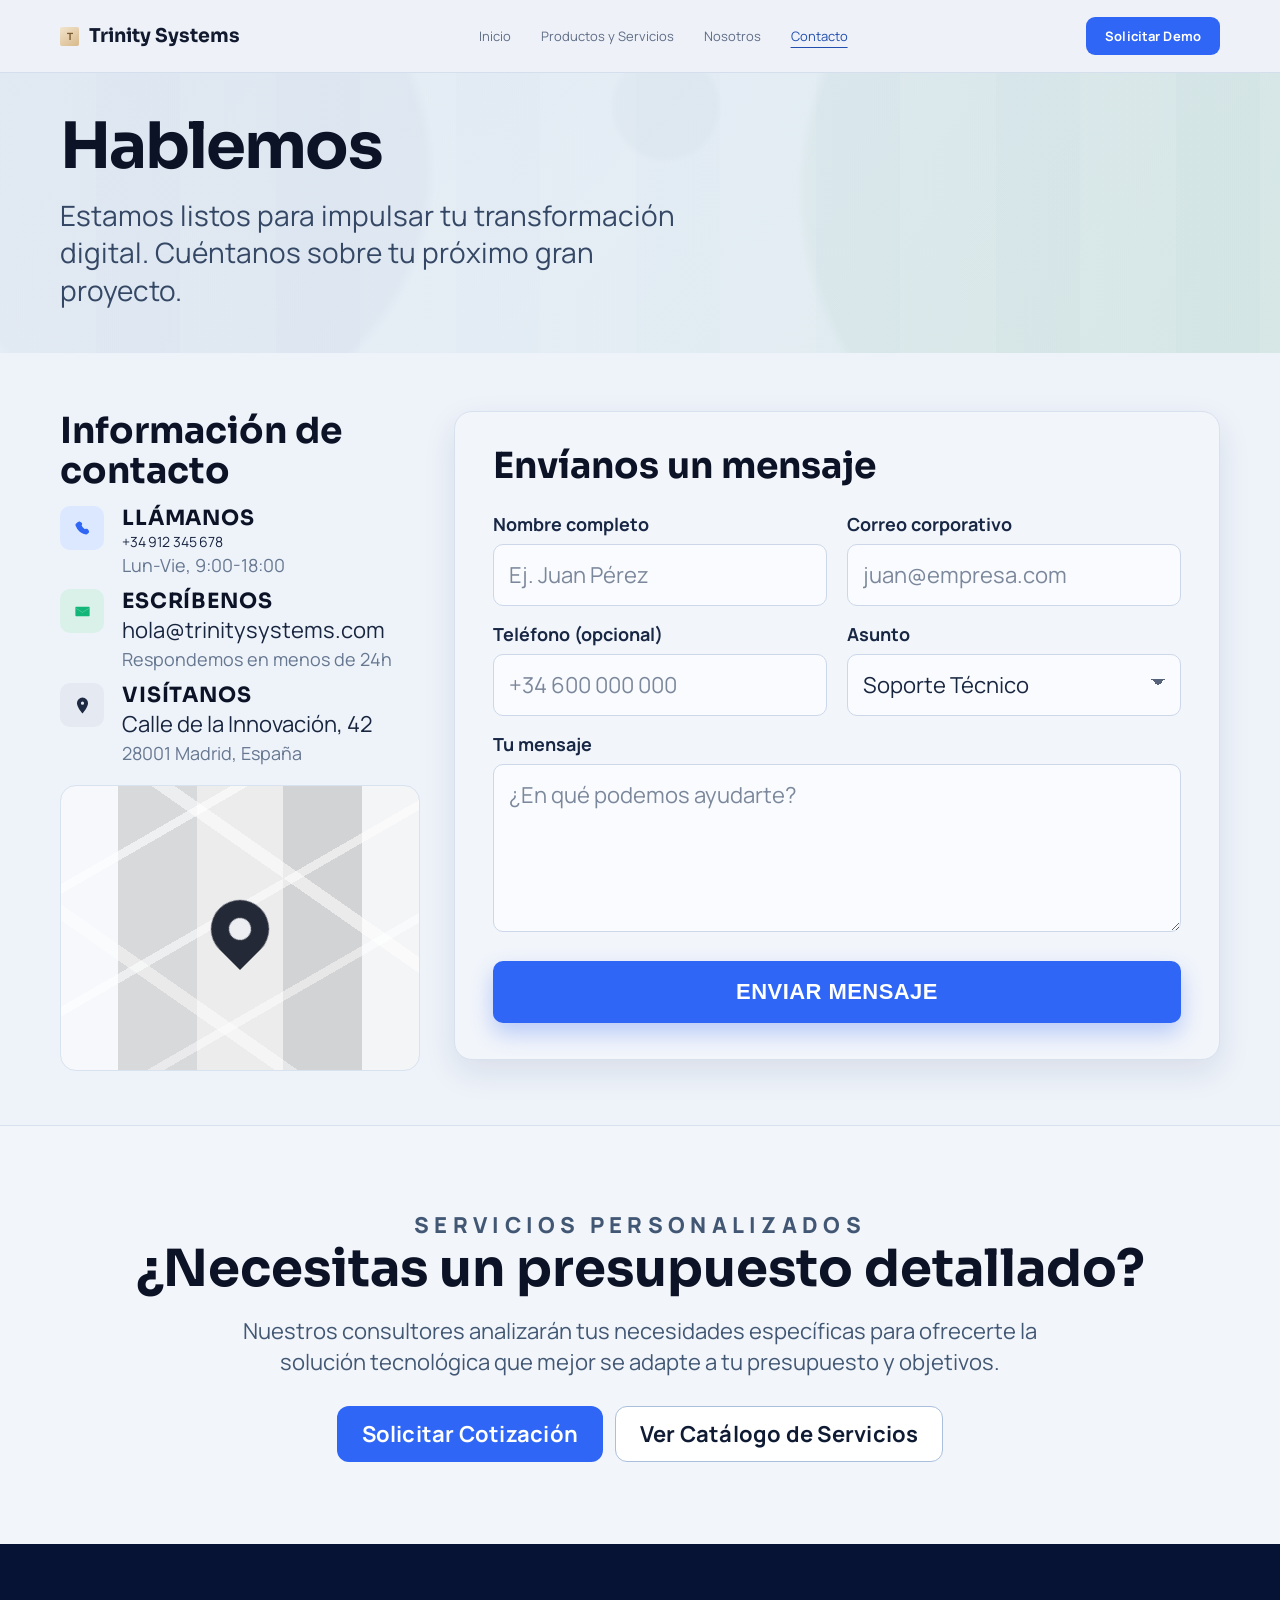
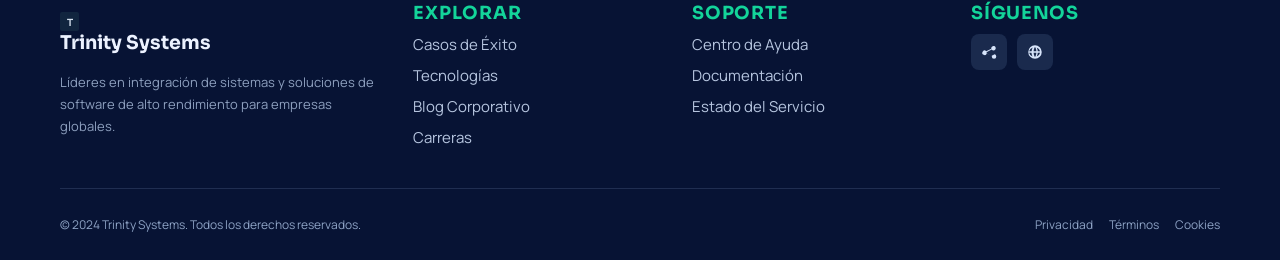
==== pages/contacto.html @ 9a2f2b8f "First Commit" ====
<!DOCTYPE html>
<html lang="es">
<head>
  <meta charset="UTF-8">
  <meta name="viewport" content="width=device-width, initial-scale=1.0">
  <title>Trinity Systems | Contacto</title>
  <link rel="stylesheet" href="../css/styles.css">
  <script src="../js/main.js" defer></script>
</head>
<body class="contact-page">
  <div class="desktop-site contact-desktop">
    <header class="topbar">
      <div class="container topbar-inner">
        <a class="brand" href="../index.html" aria-label="Trinity Systems Inicio">
          <span class="brand-mark">T</span>
          <span class="brand-name">Trinity Systems</span>
        </a>

        <nav class="top-links" aria-label="Principal">
          <a href="../index.html">Inicio</a>
          <a href="productosyservicios.html">Productos y Servicios</a>
          <a href="sobrenosotros.html">Nosotros</a>
          <a class="is-active" href="contacto.html">Contacto</a>
        </nav>

        <div class="top-controls">
          <a class="btn btn-primary btn-sm" href="#">Solicitar Demo</a>
        </div>
      </div>
    </header>

    <main>
      <section class="contact-hero">
        <div class="container contact-hero-content">
          <h1>Hablemos</h1>
          <p>Estamos listos para impulsar tu transformaci&oacute;n digital. Cu&eacute;ntanos sobre tu pr&oacute;ximo gran proyecto.</p>
        </div>
      </section>

      <section class="contact-main">
        <div class="container contact-grid">
          <aside class="contact-info-col">
            <h2>Informaci&oacute;n de contacto</h2>

            <article class="contact-info-item is-email">
              <span class="contact-info-icon is-phone" aria-hidden="true">
                <svg viewBox="0 0 24 24">
                  <path d="M6.4 3.8c.5-.6 1.3-.8 2-.5l2.1 1a1.8 1.8 0 0 1 1 2.1l-.5 2.2c.9 1.6 2.1 3 3.7 4.1l2.3-.4a1.8 1.8 0 0 1 2 .9l1.1 2.1c.4.8.2 1.8-.5 2.3l-1.6 1.2c-.7.5-1.6.8-2.4.6-2.7-.6-5.2-1.8-7.4-3.7a18 18 0 0 1-5-7.5c-.3-.8-.1-1.7.5-2.3l1.7-1.4Z"/>
                </svg>
              </span>
              <div>
                <h3>Ll&aacute;manos</h3>
                <p class="main">+34 912 345 678</p>
                <p>Lun-Vie, 9:00-18:00</p>
              </div>
            </article>

            <article class="contact-info-item">
              <span class="contact-info-icon is-mail" aria-hidden="true">
                <svg viewBox="0 0 24 24">
                  <path d="M4 6h16a1 1 0 0 1 1 1v10a1 1 0 0 1-1 1H4a1 1 0 0 1-1-1V7a1 1 0 0 1 1-1Zm0 2v.3l8 5 8-5V8l-8 5-8-5Z"/>
                </svg>
              </span>
              <div>
                <h3>Escr&iacute;benos</h3>
                <p class="main">hola@trinitysystems.com</p>
                <p>Respondemos en menos de 24h</p>
              </div>
            </article>

            <article class="contact-info-item">
              <span class="contact-info-icon is-pin" aria-hidden="true">
                <svg viewBox="0 0 24 24">
                  <path d="M12 2a7 7 0 0 1 7 7c0 5.2-7 13-7 13S5 14.2 5 9a7 7 0 0 1 7-7Zm0 9a2 2 0 1 0 0-4 2 2 0 0 0 0 4Z"/>
                </svg>
              </span>
              <div>
                <h3>Vis&iacute;tanos</h3>
                <p class="main">Calle de la Innovaci&oacute;n, 42</p>
                <p>28001 Madrid, Espa&ntilde;a</p>
              </div>
            </article>

            <div class="contact-map-card" aria-hidden="true">
              <div class="map-pin"></div>
            </div>
          </aside>

          <section class="contact-form-card">
            <h2>Env&iacute;anos un mensaje</h2>

            <form class="contact-form" action="#" method="post">
              <div class="contact-field">
                <label for="name">Nombre completo</label>
                <input id="name" name="name" type="text" placeholder="Ej. Juan P&eacute;rez" required>
              </div>

              <div class="contact-field">
                <label for="email">Correo corporativo</label>
                <input id="email" name="email" type="email" placeholder="juan@empresa.com" required>
              </div>

              <div class="contact-field">
                <label for="phone">Tel&eacute;fono (opcional)</label>
                <input id="phone" name="phone" type="tel" placeholder="+34 600 000 000">
              </div>

              <div class="contact-field">
                <label for="subject">Asunto</label>
                <select id="subject" name="subject">
                  <option>Soporte T&eacute;cnico</option>
                  <option>Consulta General</option>
                  <option>Solicitud Comercial</option>
                </select>
              </div>

              <div class="contact-field contact-field-full">
                <label for="message">Tu mensaje</label>
                <textarea id="message" name="message" rows="5" placeholder="&iquest;En qu&eacute; podemos ayudarte?" required></textarea>
              </div>

              <button class="btn btn-primary btn-block contact-submit" type="submit">ENVIAR MENSAJE</button>
            </form>
          </section>
        </div>
      </section>

      <section class="contact-cta">
        <div class="container">
          <div class="contact-cta-card">
            <p class="eyebrow">SERVICIOS PERSONALIZADOS</p>
            <h2>&iquest;Necesitas un presupuesto detallado?</h2>
            <p>Nuestros consultores analizar&aacute;n tus necesidades espec&iacute;ficas para ofrecerte la soluci&oacute;n tecnol&oacute;gica que mejor se adapte a tu presupuesto y objetivos.</p>
            <div class="contact-cta-actions">
              <a class="btn btn-primary" href="#">Solicitar Cotizaci&oacute;n</a>
              <a class="btn btn-soft" href="productosyservicios.html">Ver Cat&aacute;logo de Servicios</a>
            </div>
          </div>
        </div>
      </section>
    </main>

    <footer class="contact-footer">
      <div class="container contact-footer-grid">
        <section>
          <a class="brand" href="../index.html" aria-label="Trinity Systems Inicio">
            <span class="brand-mark brand-mark-dark">T</span>
            <span class="brand-name">Trinity Systems</span>
          </a>
          <p>L&iacute;deres en integraci&oacute;n de sistemas y soluciones de software de alto rendimiento para empresas globales.</p>
        </section>

        <section>
          <h3>EXPLORAR</h3>
          <a href="#">Casos de &Eacute;xito</a>
          <a href="#">Tecnolog&iacute;as</a>
          <a href="#">Blog Corporativo</a>
          <a href="#">Carreras</a>
        </section>

        <section>
          <h3>SOPORTE</h3>
          <a href="#">Centro de Ayuda</a>
          <a href="#">Documentaci&oacute;n</a>
          <a href="#">Estado del Servicio</a>
        </section>

        <section>
          <h3>S&Iacute;GUENOS</h3>
          <div class="contact-footer-socials">
            <a href="#" aria-label="Compartir">
              <svg viewBox="0 0 24 24">
                <path d="M18 16a3 3 0 0 0-2.4 1.2l-6.8-3.5a3 3 0 0 0 0-1.4l6.8-3.5A3 3 0 1 0 15 7c0 .2 0 .5.1.7L8.3 11A3 3 0 1 0 9 14l6.8 3.4c0 .2-.1.4-.1.6a3 3 0 1 0 3-3Z"/>
              </svg>
            </a>
            <a href="#" aria-label="Web">
              <svg viewBox="0 0 24 24">
                <path d="M12 3a9 9 0 1 0 0 18 9 9 0 0 0 0-18Zm6.8 8h-3.1a15 15 0 0 0-1.4-5A7 7 0 0 1 18.8 11Zm-6.8 8a13 13 0 0 1-1.9-6h3.8a13 13 0 0 1-1.9 6Zm-1.9-8a13 13 0 0 1 1.9-6 13 13 0 0 1 1.9 6h-3.8Zm-1.2-5a15 15 0 0 0-1.4 5H4.2A7 7 0 0 1 8.9 6Zm-4.7 7h3.1a15 15 0 0 0 1.4 5A7 7 0 0 1 4.2 13Zm10.1 5a15 15 0 0 0 1.4-5h3.1a7 7 0 0 1-4.5 5Z"/>
              </svg>
            </a>
          </div>
        </section>
      </div>

      <div class="container contact-footer-bottom">
        <span>&copy; 2024 Trinity Systems. Todos los derechos reservados.</span>
        <div class="contact-footer-legal">
          <a href="#">Privacidad</a>
          <a href="#">T&eacute;rminos</a>
          <a href="#">Cookies</a>
        </div>
      </div>
    </footer>
  </div>

  <div class="mobile-site contact-mobile">
    <header class="mobile-topbar contact-mobile-topbar">
      <span class="mobile-title contact-mobile-title">CONTACTO</span>
      <button class="menu-toggle" aria-label="Abrir men&uacute;" aria-expanded="false" aria-controls="mobile-menu">
        <span></span>
        <span></span>
        <span></span>
      </button>
    </header>

    <nav class="mobile-menu" id="mobile-menu" aria-label="Men&uacute; m&oacute;vil">
      <a href="../index.html">Inicio</a>
      <a href="productosyservicios.html">Productos y Servicios</a>
      <a href="sobrenosotros.html">Nosotros</a>
      <a href="contacto.html">Contacto</a>
    </nav>

    <main class="mobile-main contact-mobile-main">
      <section class="contact-m-form-wrap">
        <h1>&iquest;C&oacute;mo podemos ayudarte?</h1>
        <p>Completa el formulario y nuestro equipo de Trinity Systems se pondr&aacute; en contacto contigo a la brevedad.</p>

        <form class="contact-m-form" action="#" method="post">
          <label for="m-name">Nombre completo</label>
          <input id="m-name" name="m-name" type="text" placeholder="Ej. Juan P&eacute;rez" required>

          <label for="m-email">Correo electr&oacute;nico</label>
          <input id="m-email" name="m-email" type="email" placeholder="juan@ejemplo.com" required>

          <label for="m-subject">Asunto</label>
          <select id="m-subject" name="m-subject">
            <option>Consulta General</option>
            <option>Soporte T&eacute;cnico</option>
            <option>Solicitud Comercial</option>
          </select>

          <label for="m-message">Mensaje</label>
          <textarea id="m-message" name="m-message" rows="5" placeholder="Cu&eacute;ntanos m&aacute;s sobre tu requerimiento..." required></textarea>

          <button class="btn btn-primary btn-block contact-m-submit" type="submit">
            <span aria-hidden="true">&gt;</span>
            ENVIAR MENSAJE
          </button>
        </form>
      </section>

      <section class="contact-m-location">
        <h2>Ubicaci&oacute;n</h2>
        <div class="contact-m-map" aria-hidden="true">
          <div class="map-pin"></div>
        </div>
        <p class="contact-m-address">
          <span class="dot-pin" aria-hidden="true"></span>
          Calle de la Innovaci&oacute;n, 42, 28001 Madrid, Espa&ntilde;a.
        </p>
        <p class="contact-m-phone">
          <span class="dot-phone" aria-hidden="true"></span>
          +34 912 345 678
        </p>
      </section>
    </main>

    <nav class="mobile-bottom-nav" aria-label="Navegaci&oacute;n inferior">
      <a href="../index.html">
        <svg viewBox="0 0 24 24" aria-hidden="true">
          <path d="M4 10 12 3l8 7v10h-5v-6H9v6H4V10Z"/>
        </svg>
        <span>Inicio</span>
      </a>
      <a href="productosyservicios.html">
        <svg viewBox="0 0 24 24" aria-hidden="true">
          <path d="M12 4a2 2 0 0 1 2 2v1.1a6 6 0 0 1 1.8 1l1-.5a2 2 0 1 1 2.2 3.4l-1 .6c.1.4.2.9.2 1.4s-.1 1-.2 1.4l1 .6a2 2 0 1 1-2.2 3.4l-1-.5a6 6 0 0 1-1.8 1V20a2 2 0 1 1-4 0v-1.1a6 6 0 0 1-1.8-1l-1 .5a2 2 0 1 1-2.2-3.4l1-.6A6 6 0 0 1 6 13c0-.5.1-1 .2-1.4l-1-.6a2 2 0 1 1 2.2-3.4l1 .5a6 6 0 0 1 1.8-1V6a2 2 0 0 1 2-2Zm0 6a3 3 0 1 0 0 6 3 3 0 0 0 0-6Z"/>
        </svg>
        <span>Prod/Serv</span>
      </a>
      <a href="sobrenosotros.html">
        <svg viewBox="0 0 24 24" aria-hidden="true">
          <path d="M12 2a10 10 0 1 0 0 20 10 10 0 0 0 0-20Zm1 15h-2v-6h2v6Zm0-8h-2V7h2v2Z"/>
        </svg>
        <span>Nosotros</span>
      </a>
      <a class="is-active" href="contacto.html">
        <svg viewBox="0 0 24 24" aria-hidden="true">
          <path d="M3 6a2 2 0 0 1 2-2h14a2 2 0 0 1 2 2v12a2 2 0 0 1-2 2H5a2 2 0 0 1-2-2V6Zm2 .5V8l7 4.5L19 8V6.5l-7 4.4-7-4.4Z"/>
        </svg>
        <span>Contacto</span>
      </a>
    </nav>
  </div>
</body>
</html>
---- css/styles.css ----
@import url("https://fonts.googleapis.com/css2?family=Manrope:wght@400;500;600;700;800&family=Sora:wght@500;600;700;800&display=swap");

:root {
  --bg-main: #eef2f8;
  --surface: #ffffff;
  --surface-soft: #edf2f9;
  --surface-muted: #e4ebf5;
  --text-main: #0d1326;
  --text-secondary: #51607a;
  --text-light: #7f8da8;
  --primary: #2f66f5;
  --primary-deep: #1f53db;
  --success: #0fdb9b;
  --navy: #071334;
  --line: #d5deec;
  --shadow-soft: 0 20px 48px rgba(15, 30, 58, 0.07);
}

* {
  box-sizing: border-box;
}

html,
body {
  margin: 0;
  padding: 0;
}

body {
  background: var(--bg-main);
  color: var(--text-main);
  font-family: "Manrope", "Segoe UI", sans-serif;
}

img,
svg {
  display: block;
  max-width: 100%;
}

a {
  color: inherit;
  text-decoration: none;
}

.container {
  width: min(1160px, calc(100% - 56px));
  margin: 0 auto;
}

h1,
h2,
h3,
.brand-name {
  font-family: "Sora", "Manrope", sans-serif;
}

.btn {
  display: inline-flex;
  align-items: center;
  justify-content: center;
  gap: 10px;
  border-radius: 12px;
  border: 1px solid transparent;
  min-height: 46px;
  padding: 0 24px;
  font-size: 15px;
  font-weight: 700;
  letter-spacing: 0.01em;
  transition: 0.24s ease;
  cursor: pointer;
}

.btn:hover {
  transform: translateY(-1px);
}

.btn-primary {
  background: var(--primary);
  color: #fff;
}

.btn-primary:hover {
  background: var(--primary-deep);
}

.btn-sm {
  min-height: 38px;
  padding: 0 18px;
  border-radius: 9px;
  font-size: 13px;
}

.btn-soft {
  background: var(--surface);
  color: #0f1a33;
  border-color: var(--line);
}

.btn-soft:hover {
  background: #f7f9fc;
}

.btn-success {
  background: linear-gradient(135deg, #0fd894, #08c684);
  color: #fff;
}

.btn-success:hover {
  filter: brightness(0.95);
}

.btn-outline {
  background: transparent;
  border-color: rgba(226, 233, 255, 0.3);
  color: #fff;
}

.btn-outline:hover {
  border-color: rgba(226, 233, 255, 0.6);
}

.btn-block {
  width: 100%;
}

.arrow {
  font-size: 20px;
  line-height: 1;
}

.eyebrow {
  margin: 0 0 12px;
  color: #00a768;
  font-size: 11px;
  letter-spacing: 0.24em;
  font-weight: 800;
}

.desktop-site {
  display: block;
}

.mobile-site {
  display: none;
}

.topbar {
  border-bottom: 1px solid var(--line);
  background: rgba(238, 242, 248, 0.94);
  backdrop-filter: blur(4px);
}

.topbar-inner {
  min-height: 72px;
  display: flex;
  align-items: center;
  justify-content: space-between;
  gap: 20px;
}

.brand {
  display: inline-flex;
  align-items: center;
  gap: 10px;
}

.brand-mark {
  width: 19px;
  height: 19px;
  border-radius: 2px;
  background: linear-gradient(145deg, #f2e4cd, #d8b98a);
  color: #7b5b2d;
  font-size: 10px;
  font-weight: 800;
  display: grid;
  place-items: center;
}

.brand-mark-dark {
  background: #11253f;
  color: #d5e0ee;
}

.brand-name {
  font-size: 19px;
  font-weight: 700;
  color: #111a2f;
}

.top-links {
  display: inline-flex;
  align-items: center;
  gap: 30px;
  font-size: 13px;
  color: #5f6d86;
}

.top-links a {
  transition: color 0.2s ease;
}

.top-links a:hover {
  color: #1b2f5d;
}

.top-links a.is-active {
  color: #214eaf;
  text-decoration: underline;
  text-underline-offset: 6px;
}

.top-controls {
  display: inline-flex;
  align-items: center;
  gap: 10px;
}

.hero {
  padding: 62px 0 86px;
  background: linear-gradient(180deg, #edf2fa 0%, #f2f5fb 100%);
}

.hero-grid {
  display: grid;
  grid-template-columns: 1.05fr 1fr;
  gap: 48px;
  align-items: center;
}

.pill {
  margin: 0 0 18px;
  display: inline-flex;
  align-items: center;
  padding: 6px 12px;
  border-radius: 999px;
  font-size: 10px;
  font-weight: 800;
  letter-spacing: 0.12em;
  color: #0a9f63;
  background: rgba(22, 208, 134, 0.18);
}

.pill::before {
  content: "";
  width: 5px;
  height: 5px;
  margin-right: 8px;
  border-radius: 50%;
  background: #0ab877;
}

.hero-copy h1 {
  margin: 0;
  font-size: clamp(48px, 5.2vw, 72px);
  line-height: 1.03;
  letter-spacing: -0.03em;
}

.hero-copy h1 .accent {
  color: var(--primary);
}

.hero-lead {
  margin: 24px 0 28px;
  max-width: 580px;
  color: #4c5d79;
  font-size: 24px;
  line-height: 1.42;
}

.hero-actions {
  display: flex;
  gap: 12px;
}

.trust-row {
  margin-top: 34px;
  display: flex;
  align-items: center;
  gap: 12px;
  color: #6a7992;
  font-size: 12px;
}

.trust-bubbles {
  display: flex;
}

.trust-bubbles span {
  width: 27px;
  height: 27px;
  border-radius: 50%;
  border: 2px solid #f5f6f8;
  margin-left: -7px;
}

.trust-bubbles span:first-child {
  margin-left: 0;
  background: #cfd7e4;
}

.trust-bubbles span:nth-child(2) {
  background: #afbccf;
}

.trust-bubbles span:nth-child(3) {
  background: #8ea0bc;
}

.hero-window {
  border-radius: 14px;
  overflow: hidden;
  border: 1px solid #162347;
  box-shadow: var(--shadow-soft);
}

.window-bar {
  min-height: 26px;
  padding: 0 10px;
  background: #102247;
  display: flex;
  align-items: center;
  gap: 6px;
}

.window-bar span {
  width: 7px;
  height: 7px;
  border-radius: 50%;
}

.window-bar span:first-child {
  background: #f95f5f;
}

.window-bar span:nth-child(2) {
  background: #ffd166;
}

.window-bar span:nth-child(3) {
  background: #2bd576;
}

.hero-scene {
  position: relative;
  min-height: 422px;
  background:
    radial-gradient(circle at 18% 20%, rgba(183, 217, 196, 0.84) 0 20%, transparent 47%),
    radial-gradient(circle at 85% 85%, rgba(12, 66, 87, 0.85) 0 23%, transparent 52%),
    linear-gradient(128deg, #90afa2 0%, #4f746f 43%, #2b4c52 100%);
  overflow: hidden;
}

.hero-scene::before {
  content: "";
  position: absolute;
  inset: 0;
  background:
    linear-gradient(180deg, rgba(255, 255, 255, 0.08), transparent 30%),
    radial-gradient(circle at 60% 0, rgba(0, 22, 40, 0.32), transparent 45%);
}

.hero-figure {
  position: absolute;
  width: 250px;
  height: 308px;
  right: 72px;
  bottom: -6px;
  border-radius: 130px 130px 28px 28px;
  background: linear-gradient(175deg, #2d6267 0%, #13444a 70%);
  box-shadow: -40px -28px 70px rgba(6, 26, 44, 0.34);
}

.hero-head {
  position: absolute;
  width: 114px;
  height: 124px;
  right: 64px;
  top: -94px;
  border-radius: 52% 48% 50% 50%;
  background: linear-gradient(170deg, #f2d3bc, #d5a787);
}

.hero-hair {
  position: absolute;
  width: 126px;
  height: 100px;
  right: 58px;
  top: -98px;
  border-radius: 58% 58% 42% 42%;
  background: #293843;
}

.hero-beard {
  position: absolute;
  width: 86px;
  height: 58px;
  right: 76px;
  top: -23px;
  border-radius: 42px;
  background: #314754;
}

.section {
  padding: 72px 0;
}

.products {
  background: #f6f8fd;
}

.section-head {
  display: flex;
  justify-content: space-between;
  align-items: flex-end;
  gap: 24px;
}

.section-head h2 {
  margin: 0;
  max-width: 620px;
  font-size: clamp(32px, 3vw, 48px);
  line-height: 1.14;
}

.section-link {
  color: #255cf0;
  font-size: 16px;
  font-weight: 700;
  white-space: nowrap;
  display: inline-flex;
  align-items: center;
  gap: 8px;
}

.product-grid {
  margin-top: 38px;
  display: grid;
  grid-template-columns: repeat(3, 1fr);
  gap: 20px;
}

.product-card {
  background: var(--surface-soft);
  border: 1px solid #e4e8f0;
  border-radius: 14px;
  padding: 18px;
}

.icon-chip {
  width: 40px;
  height: 40px;
  border-radius: 10px;
  display: inline-grid;
  place-items: center;
}

.icon-chip svg {
  width: 20px;
}

.icon-blue {
  background: #dce7ff;
}

.icon-blue svg {
  fill: #2d68f6;
}

.icon-green {
  background: #dcf6ef;
}

.icon-green svg {
  fill: #0ca971;
}

.icon-cyan {
  background: #def1ff;
}

.icon-cyan svg {
  fill: #1687db;
}

.product-card h3 {
  margin: 14px 0 10px;
  font-size: 24px;
  line-height: 1.2;
}

.product-card p {
  margin: 0;
  color: #5f6d87;
  font-size: 14px;
  line-height: 1.5;
  min-height: 84px;
}

.product-art {
  position: relative;
  margin-top: 14px;
  height: 140px;
  border-radius: 8px;
  overflow: hidden;
}

.art-fluxia {
  background:
    linear-gradient(130deg, #4e6c69, #2e5457);
}

.art-fluxia::before,
.art-fluxia::after {
  content: "";
  position: absolute;
  border-radius: 46px;
  background: linear-gradient(180deg, #204748, #375f5e);
}

.art-fluxia::before {
  width: 140px;
  height: 240px;
  left: 30px;
  top: -32px;
  transform: rotate(-26deg);
}

.art-fluxia::after {
  width: 120px;
  height: 220px;
  left: 80px;
  top: -20px;
  transform: rotate(12deg);
}

.art-gear {
  background: linear-gradient(138deg, #5a8e93, #447f86);
}

.art-gear::before {
  content: "";
  position: absolute;
  width: 66px;
  height: 66px;
  left: 54px;
  top: 44px;
  border-radius: 50%;
  box-shadow:
    0 0 0 12px rgba(234, 247, 247, 0.92) inset,
    0 0 0 5px rgba(68, 127, 134, 0.64);
  background: #fff;
}

.art-gear::after {
  content: "";
  position: absolute;
  width: 0;
  height: 0;
  right: 42px;
  top: 28px;
  border-left: 22px solid transparent;
  border-right: 10px solid transparent;
  border-bottom: 28px solid rgba(255, 255, 255, 0.9);
  transform: rotate(-16deg);
}

.art-tax {
  background: linear-gradient(148deg, #76a9a8, #5f9494);
}

.art-tax::before {
  content: "";
  position: absolute;
  width: 220px;
  height: 96px;
  left: 20px;
  bottom: -16px;
  background: rgba(246, 251, 250, 0.9);
  clip-path: polygon(0 30%, 22% 20%, 48% 0, 74% 24%, 100% 20%, 84% 100%, 30% 90%);
}

.art-tax::after {
  content: "";
  position: absolute;
  width: 130px;
  height: 60px;
  left: 64px;
  top: 42px;
  background:
    radial-gradient(circle, rgba(59, 114, 129, 0.35) 24%, transparent 26%) 0 0 / 40px 30px,
    linear-gradient(90deg, rgba(59, 114, 129, 0.4), rgba(59, 114, 129, 0.4)) 16px 29px / 98px 2px no-repeat;
}

.services-zone {
  background: #e8eef7;
  padding: 72px 0;
}

.services-grid {
  display: grid;
  grid-template-columns: 1fr 1.1fr;
  gap: 34px;
  align-items: center;
}

.services-collage {
  display: grid;
  grid-template-columns: 1.1fr 1fr;
  gap: 12px;
}

.collage-main {
  min-height: 352px;
  padding: 20px;
  border-radius: 14px;
  border: 3px solid #2f66f5;
  background: linear-gradient(150deg, #b2dbc6 0%, #b7dfcb 45%, #a1d0bd 100%);
  display: flex;
  flex-direction: column;
  align-items: center;
  justify-content: center;
  color: #3d5660;
  text-align: center;
  position: relative;
}

.collage-main span {
  font-size: 10px;
  letter-spacing: 0.1em;
  font-weight: 700;
}

.collage-main strong {
  margin-top: 8px;
  font-size: 54px;
  line-height: 1;
  font-family: "Sora", sans-serif;
}

.collage-main small {
  margin-top: 4px;
  font-size: 11px;
  color: #5e7880;
}

.hands-shape {
  position: absolute;
  left: 16px;
  right: 16px;
  bottom: 14px;
  height: 110px;
  border-radius: 999px 999px 18px 18px;
  background:
    radial-gradient(circle at 24% 80%, #d59f7d 0 18%, transparent 19%),
    radial-gradient(circle at 76% 80%, #d59f7d 0 18%, transparent 19%),
    linear-gradient(180deg, rgba(22, 76, 74, 0.05), rgba(22, 76, 74, 0.22));
}

.collage-side {
  display: grid;
  grid-template-rows: 1fr auto;
  gap: 8px;
}

.collage-photo {
  min-height: 186px;
  border-radius: 12px;
  background:
    radial-gradient(circle at 75% 20%, rgba(223, 244, 248, 0.55) 0 20%, transparent 45%),
    linear-gradient(135deg, #b8d6c3 0%, #87aea1 100%);
  position: relative;
}

.collage-photo::before {
  content: "";
  position: absolute;
  width: 92px;
  height: 142px;
  right: 36px;
  bottom: 0;
  border-radius: 38px 38px 16px 16px;
  background: linear-gradient(180deg, #f0d6bc, #dfba99);
  box-shadow: 0 -80px 0 -58px #3f5b5a;
}

.collage-metric {
  border-radius: 12px;
  padding: 24px 20px;
  background: #b8ddd3;
}

.collage-metric strong {
  display: block;
  font-family: "Sora", sans-serif;
  color: #0ea26f;
  font-size: 38px;
}

.collage-metric span {
  color: #2f4b55;
  font-size: 13px;
}

.services-copy h2 {
  margin: 0 0 26px;
  max-width: 600px;
  font-size: clamp(44px, 4vw, 62px);
  line-height: 1.05;
}

.service-list {
  margin: 0;
  padding: 0;
  list-style: none;
  display: grid;
  gap: 16px;
}

.service-list li {
  display: flex;
  gap: 14px;
}

.list-icon {
  width: 30px;
  height: 30px;
  border-radius: 7px;
  background: #dfe7fb;
  display: grid;
  place-items: center;
  flex: 0 0 auto;
}

.list-icon svg {
  width: 16px;
  fill: #2f66f5;
}

.service-list h3 {
  margin: 0;
  font-size: 22px;
  line-height: 1.2;
}

.service-list p {
  margin: 6px 0 0;
  color: #64738d;
  font-size: 14px;
  line-height: 1.45;
}

.cta-wrap {
  padding: 66px 0 72px;
  background: #eef3fa;
}

.cta-card {
  background: radial-gradient(circle at 50% -20%, #0f2a65, #061334 64%);
  border-radius: 20px;
  padding: 72px 24px;
  text-align: center;
  color: #fff;
}

.cta-card h2 {
  margin: 0;
  font-size: clamp(46px, 4vw, 62px);
  line-height: 1.05;
}

.cta-card p {
  margin: 20px auto 30px;
  max-width: 700px;
  color: #d1daf3;
  font-size: 24px;
  line-height: 1.4;
}

.cta-actions {
  display: flex;
  justify-content: center;
  gap: 12px;
}

.site-footer {
  border-top: 1px solid var(--line);
  background: #e9eff7;
}

.footer-top {
  padding: 58px 0 40px;
  display: grid;
  grid-template-columns: 1.2fr repeat(3, 1fr);
  gap: 42px;
}

.footer-brand p {
  margin: 18px 0 0;
  max-width: 360px;
  color: #61708b;
  font-size: 14px;
  line-height: 1.55;
}

.socials {
  margin-top: 18px;
  display: inline-flex;
  gap: 8px;
}

.socials a {
  width: 30px;
  height: 30px;
  border-radius: 8px;
  background: #d9e0ea;
  color: #445672;
  font-size: 11px;
  font-weight: 800;
  display: grid;
  place-items: center;
}

.footer-col {
  display: grid;
  align-content: start;
  gap: 10px;
}

.footer-col h3 {
  margin: 0 0 8px;
  color: #3f4f68;
  font-size: 12px;
  letter-spacing: 0.18em;
  font-weight: 800;
}

.footer-col a {
  color: #5b6b86;
  font-size: 14px;
}

.footer-col a:hover {
  color: #263d72;
}

.footer-bottom {
  border-top: 1px solid var(--line);
  padding: 16px 0 22px;
  display: flex;
  justify-content: space-between;
  align-items: center;
  gap: 24px;
  flex-wrap: wrap;
  color: #7f8da5;
  font-size: 10px;
  font-weight: 700;
  letter-spacing: 0.08em;
}

.footer-legal {
  display: inline-flex;
  gap: 24px;
}

.footer-legal a {
  white-space: nowrap;
}

.mobile-site {
  max-width: 430px;
  margin: 0 auto;
  min-height: 100vh;
  padding-bottom: 110px;
  background: #eef2f8;
}

.mobile-topbar {
  height: 88px;
  border-bottom: 1px solid #dee4eb;
  background: #eef2f8;
  display: flex;
  align-items: center;
  justify-content: center;
  position: relative;
}

.mobile-title {
  font-family: "Sora", sans-serif;
  font-size: 30px;
  font-weight: 700;
  letter-spacing: 0.24em;
  color: #566985;
}

.menu-toggle {
  border: 0;
  background: transparent;
  width: 42px;
  height: 42px;
  display: grid;
  gap: 5px;
  place-content: center;
  position: absolute;
  right: 18px;
  top: 50%;
  transform: translateY(-50%);
  cursor: pointer;
}

.menu-toggle span {
  width: 21px;
  height: 2px;
  background: #0d1528;
  border-radius: 2px;
}

.mobile-menu {
  display: grid;
  gap: 0;
  background: #f2f5f9;
  border-bottom: 1px solid #dde4ee;
  overflow: hidden;
  max-height: 0;
  transition: max-height 0.24s ease;
}

.mobile-menu a {
  padding: 14px 18px;
  color: #304263;
  font-weight: 600;
  border-top: 1px solid #e2e8f1;
}

.mobile-site.menu-open .mobile-menu {
  max-height: 260px;
}

.mobile-main {
  padding: 26px 16px 8px;
  background: linear-gradient(180deg, #eef3fb 0%, #f2f5fb 45%, #eef2f8 100%);
}

.m-hero {
  border-radius: 26px;
  padding: 30px 24px 24px;
  color: #f4f8ff;
  background:
    linear-gradient(180deg, rgba(9, 24, 56, 0.5), rgba(8, 18, 46, 0.88)),
    repeating-linear-gradient(90deg, rgba(33, 54, 84, 0.35) 0 42px, rgba(12, 25, 56, 0.55) 42px 84px),
    linear-gradient(145deg, #173462, #0a1a3f);
  box-shadow: 0 16px 36px rgba(17, 30, 66, 0.2);
}

.m-pill {
  margin: 0 0 18px;
  display: inline-flex;
  align-items: center;
  gap: 8px;
  border-radius: 999px;
  padding: 8px 14px;
  background: rgba(12, 180, 133, 0.22);
  border: 1px solid rgba(15, 214, 157, 0.42);
  color: #11db99;
  font-weight: 800;
  letter-spacing: 0.1em;
  font-size: 11px;
}

.m-pill::before {
  content: "";
  width: 8px;
  height: 8px;
  border-radius: 50%;
  background: #0fdc99;
}

.m-hero h1 {
  margin: 0;
  font-size: 60px;
  line-height: 1.02;
  letter-spacing: -0.025em;
}

.m-hero h1 span {
  color: var(--primary);
}

.m-hero p {
  margin: 22px 0 26px;
  font-size: 19px;
  line-height: 1.42;
  color: #d8e2fb;
}

.m-stats {
  margin-top: 18px;
  display: grid;
  grid-template-columns: repeat(2, 1fr);
  gap: 10px;
}

.m-stat {
  border-radius: 18px;
  border: 1px solid #dfe5ee;
  background: #f1f4f8;
  padding: 14px;
  display: flex;
  align-items: center;
  gap: 10px;
}

.m-icon {
  width: 40px;
  height: 40px;
  border-radius: 12px;
  display: grid;
  place-items: center;
  flex: 0 0 auto;
}

.m-icon svg {
  width: 20px;
}

.m-icon-blue {
  background: #dce8ff;
}

.m-icon-blue svg {
  fill: #2f66f5;
}

.m-icon-green {
  background: #dcf5eb;
}

.m-icon-green svg {
  fill: #10b777;
}

.m-stat strong {
  display: block;
  font-family: "Sora", sans-serif;
  font-size: 24px;
}

.m-stat span {
  color: #60708b;
  font-size: 15px;
}

.m-services {
  margin-top: 24px;
}

.m-head {
  display: flex;
  justify-content: space-between;
  align-items: center;
  gap: 12px;
}

.m-head h2 {
  margin: 0;
  font-size: 54px;
  line-height: 1.06;
}

.m-head a {
  color: #245ff4;
  font-size: 16px;
  font-weight: 700;
  display: inline-flex;
  align-items: center;
  gap: 6px;
}

.m-service-card {
  margin-top: 14px;
  border-radius: 18px;
  border: 1px solid #dde4ec;
  background: #f4f6f9;
  padding: 18px;
  display: flex;
  gap: 14px;
}

.m-service-card h3 {
  margin: 0;
  font-size: 18px;
}

.m-service-card p {
  margin: 6px 0 0;
  color: #60708a;
  font-size: 16px;
  line-height: 1.35;
}

.m-icon-blue-soft {
  background: #dbe5ff;
}

.m-icon-blue-soft svg {
  fill: #2f66f5;
}

.m-icon-green-soft {
  background: #dcf5ec;
}

.m-icon-green-soft svg {
  fill: #11b778;
}

.m-icon-dark-soft {
  background: #e4e6ec;
}

.m-icon-dark-soft svg {
  fill: #1f2a45;
}

.m-project {
  margin-top: 26px;
  border-radius: 24px;
  border: 1px solid #d6e7e1;
  background: #e9f2f0;
  padding: 24px;
}

.m-project h2 {
  margin: 0;
  font-size: 50px;
  line-height: 1.08;
}

.m-project p {
  margin: 16px 0 0;
  color: #445b74;
  font-size: 18px;
  line-height: 1.42;
}

.team-bubbles {
  margin-top: 18px;
  display: inline-flex;
  align-items: center;
}

.team-bubbles span {
  width: 36px;
  height: 36px;
  border-radius: 50%;
  border: 2px solid #e9f2f0;
  margin-left: -8px;
}

.team-bubbles span:first-child {
  margin-left: 0;
}

.t1 {
  background: linear-gradient(150deg, #f0c4a4, #d88c67);
}

.t2 {
  background: linear-gradient(150deg, #e7b68c, #d28757);
}

.t3 {
  background: linear-gradient(150deg, #efd6bc, #df9c7f);
}

.t4 {
  display: grid;
  place-items: center;
  color: #1d2b48;
  background: #d8dde6;
  font-size: 13px;
  font-weight: 800;
}

.mobile-bottom-nav {
  position: fixed;
  left: 50%;
  bottom: 0;
  transform: translateX(-50%);
  width: min(430px, 100%);
  border-top: 1px solid #d8e0ea;
  background: #f3f5f8;
  display: grid;
  grid-template-columns: repeat(4, 1fr);
  z-index: 12;
}

.mobile-bottom-nav a {
  min-height: 68px;
  display: grid;
  place-items: center;
  gap: 4px;
  padding: 8px 0 10px;
  color: #90a1bb;
  font-size: 13px;
  font-weight: 600;
}

.mobile-bottom-nav svg {
  width: 22px;
  fill: currentColor;
}

.mobile-bottom-nav a.is-active {
  color: #2f66f5;
}

.about-page {
  background: #eef3fa;
}

.about-hero-desktop {
  min-height: 345px;
  display: flex;
  align-items: center;
  position: relative;
  overflow: hidden;
  color: #f5f7ff;
  background:
    linear-gradient(90deg, rgba(8, 23, 59, 0.88) 0%, rgba(12, 34, 72, 0.67) 48%, rgba(18, 40, 78, 0.52) 100%),
    linear-gradient(130deg, #1c2f55 0%, #2c3d5a 100%);
}

.about-hero-desktop::before {
  content: "";
  position: absolute;
  inset: 0;
  background:
    repeating-linear-gradient(90deg, rgba(15, 34, 69, 0.6) 0 80px, rgba(8, 25, 56, 0.18) 80px 176px),
    linear-gradient(180deg, rgba(255, 255, 255, 0.08), rgba(255, 255, 255, 0));
  mix-blend-mode: normal;
}

.about-hero-content {
  position: relative;
  z-index: 1;
}

.about-hero-content .eyebrow {
  margin-bottom: 10px;
  color: #3ae6b1;
}

.about-hero-content h1 {
  margin: 0;
  max-width: 620px;
  font-size: clamp(58px, 5vw, 82px);
  line-height: 0.98;
  letter-spacing: -0.03em;
}

.about-hero-content h1 span {
  background: linear-gradient(90deg, #2f66f5, #1cda9a);
  -webkit-background-clip: text;
  background-clip: text;
  color: transparent;
}

.about-hero-content p {
  margin: 16px 0 0;
  max-width: 470px;
  color: #d2d9e9;
  font-size: 17px;
  line-height: 1.48;
}

.about-mv {
  padding: 64px 0;
  background: #f6f8fc;
}

.about-mv-grid {
  display: grid;
  grid-template-columns: 1.05fr 1fr;
  gap: 44px;
  align-items: start;
}

.about-mv-left h2 {
  margin: 0;
  font-size: clamp(44px, 3.2vw, 56px);
  line-height: 1.08;
}

.about-mv-left > p {
  margin: 14px 0 18px;
  max-width: 550px;
  color: #66768f;
  font-size: 15px;
  line-height: 1.6;
}

.about-info-card {
  margin-top: 10px;
  border: 1px solid #e1e7f0;
  border-radius: 12px;
  background: #f9fbfe;
  padding: 16px;
  display: flex;
  align-items: flex-start;
  gap: 14px;
}

.about-info-icon {
  width: 34px;
  height: 34px;
  border-radius: 9px;
  display: grid;
  place-items: center;
  flex: 0 0 auto;
}

.about-info-icon svg {
  width: 17px;
}

.about-icon-blue {
  background: #dfe7f9;
}

.about-icon-blue svg {
  fill: #1f55d6;
}

.about-icon-green {
  background: #dff2ea;
}

.about-icon-green svg {
  fill: #16b475;
}

.about-info-card h3 {
  margin: 0;
  font-size: 14px;
}

.about-info-card p {
  margin: 5px 0 0;
  color: #697a94;
  font-size: 12px;
  line-height: 1.5;
}

.about-team-panel {
  min-height: 300px;
  border-radius: 10px;
  border: 4px solid #f3f5ec;
  background:
    radial-gradient(circle at 75% 30%, rgba(255, 255, 255, 0.4) 0 7%, transparent 12%),
    radial-gradient(circle at 52% 55%, rgba(255, 255, 255, 0.35) 0 6%, transparent 11%),
    linear-gradient(135deg, #d7e0cc 0%, #c8d4bf 100%);
  box-shadow: 0 15px 38px rgba(41, 58, 78, 0.2);
  display: grid;
  place-items: center;
}

.about-team-panel span {
  color: #3b524f;
  font-size: 45px;
  letter-spacing: 0.02em;
}

.about-history {
  padding: 68px 0 72px;
  background: #edf1f6;
  text-align: center;
}

.about-history h2 {
  margin: 0;
  font-size: clamp(44px, 3.4vw, 58px);
  line-height: 1.08;
}

.about-title-line {
  width: 56px;
  height: 4px;
  border-radius: 4px;
  margin: 12px auto 30px;
  background: #27b77e;
  display: block;
}

.about-history-grid {
  display: grid;
  grid-template-columns: repeat(3, 1fr);
  gap: 18px;
  text-align: left;
}

.about-history-card {
  border: 1px solid #d9e1eb;
  border-radius: 10px;
  background: #f8fbff;
  padding: 20px;
}

.about-history-card h3 {
  margin: 0;
  color: #1147bc;
  font-size: 40px;
  line-height: 1;
}

.about-history-card h4 {
  margin: 12px 0 10px;
  font-size: 17px;
}

.about-history-card p {
  margin: 0;
  color: #62748f;
  font-size: 13px;
  line-height: 1.58;
}

.about-values {
  padding: 76px 0 74px;
  background: #f7f9fd;
  text-align: center;
}

.about-values h2 {
  margin: 0;
  font-size: clamp(40px, 3.2vw, 52px);
}

.about-values > .container > p {
  margin: 10px 0 24px;
  color: #7787a1;
  font-size: 14px;
}

.about-values-grid {
  display: grid;
  grid-template-columns: repeat(4, 1fr);
  gap: 20px;
}

.about-value-item {
  padding: 14px 10px;
}

.about-value-icon {
  width: 38px;
  height: 38px;
  border-radius: 11px;
  display: grid;
  place-items: center;
  margin: 0 auto;
}

.about-value-icon svg {
  width: 19px;
}

.about-value-item h3 {
  margin: 9px 0 0;
  font-size: 13px;
}

.about-team {
  padding: 64px 0 66px;
  background: #f7f9fd;
}

.about-team-head {
  display: flex;
  justify-content: space-between;
  align-items: flex-end;
  gap: 20px;
}

.about-team-head h2 {
  margin: 0;
  font-size: clamp(42px, 3.2vw, 56px);
}

.about-team-head p {
  margin: 8px 0 0;
  max-width: 620px;
  color: #6f7f98;
  font-size: 14px;
}

.about-team-head a {
  color: #255cf0;
  font-weight: 700;
  font-size: 13px;
  display: inline-flex;
  align-items: center;
  gap: 6px;
  white-space: nowrap;
}

.about-team-grid {
  margin-top: 26px;
  display: grid;
  grid-template-columns: repeat(4, 1fr);
  gap: 16px;
}

.about-member-photo {
  height: 182px;
  border-radius: 10px;
  border: 2px solid #2f2f33;
  background-color: #7e7f82;
  box-shadow: inset 0 -25px 45px rgba(0, 0, 0, 0.3);
}

.about-member-photo.m1 {
  background:
    radial-gradient(circle at 78% 75%, #d7d7d7 0 8%, transparent 11%),
    radial-gradient(circle at 24% 78%, #d5d5d5 0 9%, transparent 11%),
    linear-gradient(145deg, #7e7f82, #54565a);
}

.about-member-photo.m2 {
  background:
    radial-gradient(circle at 56% 24%, #d2d3d7 0 12%, transparent 15%),
    linear-gradient(150deg, #6f7176, #43454a);
}

.about-member-photo.m3 {
  background:
    radial-gradient(circle at 45% 34%, #d2d2d2 0 12%, transparent 15%),
    linear-gradient(150deg, #86878a, #5a5c60);
}

.about-member-photo.m4 {
  background:
    linear-gradient(180deg, rgba(24, 24, 26, 0.5), rgba(24, 24, 26, 0.2)),
    linear-gradient(145deg, #474a4f, #313339);
}

.about-member h3 {
  margin: 12px 0 2px;
  font-size: 14px;
}

.about-member p {
  margin: 0;
  color: #18a873;
  font-size: 10px;
  letter-spacing: 0.12em;
  font-weight: 800;
}

.about-cta-wrap {
  padding: 52px 0 74px;
  background: #f7f9fd;
}

.about-cta-card {
  border-radius: 26px;
  padding: 52px 24px;
  background: linear-gradient(122deg, #305ebf 0%, #1f4a9e 44%, #2b8aa4 100%);
  box-shadow: 0 16px 30px rgba(32, 62, 114, 0.24);
  text-align: center;
  color: #fff;
}

.about-cta-card h2 {
  margin: 0;
  font-size: clamp(46px, 3.8vw, 58px);
  line-height: 1.08;
}

.about-cta-card p {
  margin: 14px auto 24px;
  max-width: 720px;
  color: #e8efff;
  font-size: 20px;
}

.about-cta-actions {
  display: flex;
  justify-content: center;
  gap: 10px;
}

.about-cta-actions .btn-soft {
  border-color: #0d2b67;
}

.about-cta-actions .btn-outline {
  border-color: rgba(224, 235, 255, 0.65);
}

.about-footer {
  background: #010a26;
  color: #d4deef;
}

.about-footer-grid {
  padding: 52px 0 30px;
  display: grid;
  grid-template-columns: 1.2fr 1fr 1fr 1fr;
  gap: 36px;
}

.about-footer .brand-name {
  color: #f5f8ff;
}

.about-footer section > p {
  margin: 14px 0 0;
  color: #8ea0be;
  font-size: 12px;
  line-height: 1.6;
  max-width: 285px;
}

.about-footer h3 {
  margin: 0 0 10px;
  color: #22d693;
  font-size: 11px;
  letter-spacing: 0.16em;
}

.about-footer a {
  color: #b9c7dc;
  display: block;
  font-size: 12px;
  margin-bottom: 7px;
}

.about-footer-socials {
  margin-top: 14px;
  display: inline-flex;
  gap: 8px;
}

.about-footer-socials a {
  width: 24px;
  height: 24px;
  border-radius: 6px;
  background: #0f1c3f;
  color: #e6edfb;
  display: grid;
  place-items: center;
  font-size: 10px;
  margin-bottom: 0;
}

.about-newsletter {
  margin-top: 10px;
}

.about-newsletter input {
  width: 100%;
  height: 34px;
  border-radius: 8px;
  border: 1px solid #263a66;
  background: #021036;
  color: #e5ecfc;
  padding: 0 10px;
  font-size: 12px;
  margin-bottom: 8px;
}

.about-newsletter input::placeholder {
  color: #6d81a5;
}

.about-newsletter button {
  width: 100%;
  height: 34px;
  border: 0;
  border-radius: 8px;
  background: #2f66f5;
  color: #fff;
  font-size: 12px;
  font-weight: 700;
  cursor: pointer;
}

.about-footer-bottom {
  border-top: 1px solid #13244a;
  padding: 14px 0 18px;
  color: #6d81a3;
  font-size: 10px;
  text-align: center;
}

.about-mobile-topbar {
  background: #f5f7fb;
}

.about-mobile-title {
  color: #10192f;
  font-size: 18px;
  letter-spacing: 0.16em;
}

.about-mobile-main {
  background: #f5f7fb;
  padding: 0 0 8px;
}

.about-m-hero {
  min-height: 248px;
  padding: 48px 20px 20px;
  color: #fff;
  background:
    linear-gradient(180deg, rgba(5, 20, 52, 0.58), rgba(7, 22, 58, 0.7)),
    repeating-linear-gradient(90deg, rgba(33, 53, 86, 0.36) 0 52px, rgba(17, 34, 68, 0.3) 52px 108px),
    linear-gradient(132deg, #21395f, #2c405d);
}

.about-m-hero .eyebrow {
  margin: 0 0 8px;
}

.about-m-hero h1 {
  margin: 0;
  max-width: 290px;
  font-size: 56px;
  line-height: 1.01;
  letter-spacing: -0.03em;
}

.about-m-hero h1 span {
  background: linear-gradient(90deg, #2f66f5, #19c992);
  -webkit-background-clip: text;
  background-clip: text;
  color: transparent;
}

.about-m-quote {
  padding: 28px 20px 10px;
}

.about-m-quote p {
  margin: 0;
  text-align: center;
  color: #334766;
  font-size: 18px;
  line-height: 1.52;
  font-style: italic;
}

.about-m-info {
  padding: 10px 16px 2px;
  display: grid;
  gap: 14px;
}

.about-m-card {
  border-radius: 16px;
  border: 1px solid #dde5ef;
  background: #f7f9fd;
  padding: 20px;
}

.about-m-card h2 {
  margin: 14px 0 10px;
  font-size: 25px;
}

.about-m-card p {
  margin: 0;
  color: #4f637f;
  font-size: 15px;
  line-height: 1.55;
}

.about-m-timeline {
  margin-top: 8px;
  padding: 14px 20px 0;
}

.about-m-timeline h2 {
  margin: 0;
  font-size: 46px;
  line-height: 1.08;
  display: flex;
  align-items: center;
  gap: 10px;
}

.about-m-timeline h2::before {
  content: "";
  width: 32px;
  height: 6px;
  border-radius: 4px;
  background: #1ab874;
}

.about-m-timeline-list {
  margin: 18px 0 0 10px;
  border-left: 2px solid #d7deea;
  padding-left: 22px;
  display: grid;
  gap: 22px;
}

.about-m-time-item {
  position: relative;
}

.about-m-time-item::before {
  content: "";
  position: absolute;
  width: 8px;
  height: 8px;
  border-radius: 50%;
  left: -27px;
  top: 7px;
  background: #1f55ce;
}

.about-m-time-item.is-current::before {
  background: #17b671;
}

.about-m-time-item .year {
  color: #0d45bc;
  font-weight: 800;
  font-size: 18px;
}

.about-m-time-item h3 {
  margin: 4px 0 4px;
  font-size: 16px;
}

.about-m-time-item p {
  margin: 0;
  color: #506481;
  font-size: 15px;
  line-height: 1.46;
}

.about-m-team {
  margin-top: 26px;
  background: #edf1f6;
  padding: 32px 20px 18px;
  text-align: center;
}

.about-m-team h2 {
  margin: 0;
  font-size: 48px;
}

.about-m-team > p {
  margin: 8px 0 16px;
  color: #6f809b;
  font-size: 14px;
}

.about-m-team-grid {
  display: grid;
  grid-template-columns: repeat(2, 1fr);
  gap: 14px;
}

.about-m-member h3 {
  margin: 10px 0 2px;
  font-size: 20px;
}

.about-m-member p {
  margin: 0;
  color: #1bb579;
  font-size: 13px;
  letter-spacing: 0.12em;
  font-weight: 800;
}

.about-member-photo.m5 {
  border-color: #b18f5f;
  background:
    radial-gradient(circle at 45% 34%, #efcca2 0 15%, transparent 17%),
    linear-gradient(145deg, #c29e6f, #7c5f3b);
}

.about-member-photo.m6 {
  border-color: #0f2a52;
  background:
    radial-gradient(circle at 46% 30%, #c6d3ea 0 14%, transparent 16%),
    linear-gradient(145deg, #214b6c, #112b4c);
}

.ps-page {
  background: #eef3fa;
}

.ps-hero {
  padding: 62px 0 64px;
  background:
    radial-gradient(circle at 82% 20%, rgba(88, 143, 246, 0.18), transparent 34%),
    linear-gradient(180deg, #ecf2fb 0%, #f3f6fc 100%);
}

.ps-hero-grid {
  display: grid;
  grid-template-columns: 1.05fr 1fr;
  gap: 30px;
  align-items: center;
}

.ps-hero-copy h1 {
  margin: 0;
  max-width: 780px;
  font-size: clamp(48px, 4.2vw, 66px);
  line-height: 1.04;
}

.ps-hero-copy p {
  margin: 18px 0 24px;
  max-width: 700px;
  color: #556782;
  font-size: 21px;
  line-height: 1.45;
}

.ps-hero-side {
  display: grid;
  gap: 10px;
}

.ps-side-panel {
  border-radius: 14px;
  min-height: 110px;
  border: 1px solid #d8e2f0;
}

.ps-side-panel.one {
  background:
    radial-gradient(circle at 20% 50%, rgba(255, 255, 255, 0.45) 0 16%, transparent 28%),
    linear-gradient(135deg, #6ca4ed, #2b65d7);
}

.ps-side-panel.two {
  background:
    radial-gradient(circle at 75% 26%, rgba(255, 255, 255, 0.35) 0 12%, transparent 21%),
    linear-gradient(135deg, #6ca6a9, #2d7e85);
}

.ps-side-panel.three {
  background:
    radial-gradient(circle at 62% 64%, rgba(255, 255, 255, 0.32) 0 16%, transparent 22%),
    linear-gradient(135deg, #6a8fbe, #2f4f86);
}

.ps-mobile-title {
  font-size: 15px;
  letter-spacing: 0.1em;
}

.ps-mobile-main {
  padding-top: 18px;
}

.ps-m-hero {
  margin: 0 16px;
  border-radius: 22px;
  padding: 24px 18px;
  color: #eff5ff;
  background:
    linear-gradient(180deg, rgba(8, 24, 57, 0.58), rgba(9, 23, 56, 0.82)),
    linear-gradient(135deg, #2b67c8, #2f4c8e);
}

.ps-m-hero h1 {
  margin: 0;
  font-size: 34px;
  line-height: 1.1;
}

.ps-m-hero p {
  margin: 14px 0 0;
  color: #d8e3f8;
  font-size: 16px;
}

.ps-m-products {
  margin-top: 18px;
  padding: 0 16px;
}

.ps-m-products .m-head h2,
.ps-mobile-main .m-services .m-head h2 {
  font-size: 40px;
}

.ps-m-product-card {
  background: #f6f8fc;
}

.ps-mobile-main .m-services {
  margin-top: 20px;
  padding: 0 16px 8px;
}

.contact-page {
  background: #eef3fa;
}

.contact-hero {
  min-height: 280px;
  display: flex;
  align-items: center;
  position: relative;
  overflow: hidden;
  background:
    radial-gradient(circle at 14% 35%, rgba(143, 162, 194, 0.28) 0 22%, transparent 23%),
    radial-gradient(circle at 52% 12%, rgba(166, 192, 200, 0.3) 0 7%, transparent 8%),
    radial-gradient(circle at 88% 42%, rgba(121, 170, 154, 0.2) 0 28%, transparent 29%),
    linear-gradient(130deg, #c8d6e5 0%, #d4e2ec 48%, #cbe5dc 100%);
}

.contact-hero::before {
  content: "";
  position: absolute;
  inset: 0;
  background:
    linear-gradient(90deg, rgba(236, 242, 249, 0.74), rgba(236, 242, 249, 0.46)),
    repeating-linear-gradient(90deg, rgba(255, 255, 255, 0.12) 0 96px, rgba(216, 228, 240, 0.08) 96px 180px);
}

.contact-hero-content {
  position: relative;
  z-index: 1;
}

.contact-hero-content h1 {
  margin: 0;
  font-size: clamp(56px, 5vw, 74px);
  line-height: 0.98;
  letter-spacing: -0.03em;
}

.contact-hero-content p {
  margin: 18px 0 0;
  max-width: 650px;
  color: #344764;
  font-size: 33px;
  line-height: 1.35;
}

.contact-main {
  padding: 58px 0 54px;
}

.contact-grid {
  display: grid;
  grid-template-columns: minmax(0, 360px) minmax(0, 1fr);
  gap: 34px;
  align-items: start;
}

.contact-info-col h2 {
  margin: 0 0 16px;
  font-size: 43px;
  line-height: 1.1;
}

.contact-info-item {
  border-radius: 15px;
  display: grid;
  grid-template-columns: 50px 1fr;
  gap: 12px;
  align-items: start;
  margin-top: 12px;
}

.contact-info-item > div {
  min-width: 0;
}

.contact-info-icon {
  width: 44px;
  height: 44px;
  border-radius: 10px;
  display: grid;
  place-items: center;
}

.contact-info-icon svg {
  width: 19px;
  fill: currentColor;
}

.contact-info-icon.is-phone {
  color: #2f66f5;
  background: #dbe8ff;
}

.contact-info-icon.is-mail {
  color: #13b679;
  background: #d9f1e8;
}

.contact-info-icon.is-pin {
  color: #1e2943;
  background: #e5e9f2;
}

.contact-info-item h3 {
  margin: 1px 0 4px;
  font-size: 24px;
  line-height: 1.1;
  text-transform: uppercase;
  letter-spacing: 0.04em;
}

.contact-info-item .main {
  margin: 0;
  font-size: 28px;
  line-height: 1.25;
  color: #18253f;
}

.contact-info-item.is-email .main {
  font-size: 14px;
  line-height: 1.2;
  letter-spacing: -0.01em;
  white-space: nowrap;
}

.contact-info-item p {
  margin: 2px 0 0;
  color: #667790;
  font-size: 20px;
  line-height: 1.35;
}

.contact-map-card {
  margin-top: 20px;
  min-height: 286px;
  border-radius: 16px;
  border: 1px solid #d9e2ef;
  overflow: hidden;
  position: relative;
  background:
    linear-gradient(90deg, #f6f8fb 0 16%, #d8d9db 16% 38%, #ececed 38% 62%, #d2d3d5 62% 84%, #f4f5f7 84% 100%),
    repeating-linear-gradient(0deg, rgba(255, 255, 255, 0.4) 0 3px, transparent 3px 54px),
    repeating-linear-gradient(90deg, rgba(255, 255, 255, 0.24) 0 3px, transparent 3px 70px);
}

.contact-map-card::before {
  content: "";
  position: absolute;
  inset: 0;
  background:
    linear-gradient(150deg, transparent 0 20%, rgba(255, 255, 255, 0.6) 20% 22%, transparent 22% 45%, rgba(255, 255, 255, 0.55) 45% 47%, transparent 47% 68%, rgba(255, 255, 255, 0.46) 68% 70%, transparent 70%),
    linear-gradient(35deg, transparent 0 28%, rgba(255, 255, 255, 0.45) 28% 31%, transparent 31% 65%, rgba(255, 255, 255, 0.55) 65% 68%, transparent 68%);
  mix-blend-mode: screen;
}

.map-pin {
  width: 58px;
  height: 58px;
  border-radius: 58% 58% 58% 0;
  transform: rotate(-45deg);
  position: absolute;
  left: 50%;
  top: 50%;
  margin: -28px 0 0 -29px;
  background: #232936;
}

.map-pin::before {
  content: "";
  position: absolute;
  width: 22px;
  height: 22px;
  border-radius: 50%;
  background: #eceef2;
  left: 18px;
  top: 18px;
}

.contact-form-card {
  border: 1px solid #d8e1ee;
  border-radius: 18px;
  background: #f2f5fa;
  box-shadow: 0 12px 32px rgba(24, 39, 78, 0.1);
  padding: 34px 38px 36px;
  min-width: 0;
}

.contact-form-card h2 {
  margin: 0 0 26px;
  font-size: 43px;
  line-height: 1.1;
}

.contact-form {
  display: grid;
  grid-template-columns: repeat(2, minmax(0, 1fr));
  gap: 16px 20px;
}

.contact-field label {
  display: block;
  margin-bottom: 8px;
  font-size: 21px;
  font-weight: 700;
  color: #182744;
}

.contact-field input,
.contact-field select,
.contact-field textarea {
  width: 100%;
  border: 1px solid #ccd8ea;
  border-radius: 10px;
  background: #f9fbfe;
  color: #18253f;
  font: inherit;
  font-size: 26px;
  line-height: 1.2;
  padding: 17px 15px;
  outline: none;
}

.contact-field select {
  appearance: none;
  background-image:
    linear-gradient(45deg, transparent 50%, #566279 50%),
    linear-gradient(135deg, #566279 50%, transparent 50%);
  background-position:
    calc(100% - 22px) calc(50% - 3px),
    calc(100% - 15px) calc(50% - 3px);
  background-size: 7px 7px, 7px 7px;
  background-repeat: no-repeat;
  padding-right: 38px;
}

.contact-field textarea {
  min-height: 160px;
  resize: vertical;
}

.contact-field input::placeholder,
.contact-field textarea::placeholder {
  color: #7b879b;
}

.contact-field input:focus,
.contact-field select:focus,
.contact-field textarea:focus {
  border-color: #86a4e9;
  box-shadow: 0 0 0 3px rgba(47, 102, 245, 0.12);
}

.contact-field-full {
  grid-column: 1 / -1;
}

.contact-submit {
  grid-column: 1 / -1;
  min-height: 62px;
  margin-top: 8px;
  border-radius: 10px;
  font-size: 28px;
  letter-spacing: 0.02em;
  box-shadow: 0 10px 22px rgba(47, 102, 245, 0.3);
}

.contact-cta {
  border-top: 1px solid #d8e2ef;
  background: #f2f5fa;
  padding: 66px 0 82px;
}

.contact-cta-card {
  text-align: center;
}

.contact-cta-card h2 {
  margin: 0;
  font-size: clamp(44px, 4vw, 58px);
  line-height: 1.1;
}

.contact-cta-card > p {
  margin: 18px auto 0;
  max-width: 880px;
  color: #415773;
  font-size: 33px;
  line-height: 1.42;
}

.contact-cta-actions {
  margin-top: 28px;
  display: flex;
  justify-content: center;
  gap: 12px;
}

.contact-cta-actions .btn {
  min-height: 56px;
  font-size: 24px;
}

.contact-cta-actions .btn-soft {
  border-color: #a9bfdc;
}

.contact-footer {
  background: #071334;
  color: #a9b9d4;
}

.contact-footer-grid {
  padding: 58px 0 40px;
  display: grid;
  grid-template-columns: 1.3fr 1fr 1fr 1fr;
  gap: 30px;
}

.contact-footer .brand-name {
  color: #ecf2ff;
}

.contact-footer p {
  margin: 16px 0 0;
  max-width: 390px;
  color: #8ea0bf;
  font-size: 13px;
  line-height: 1.7;
}

.contact-footer h3 {
  margin: 0 0 10px;
  font-size: 18px;
  color: #13d49a;
  letter-spacing: 0.04em;
}

.contact-footer a {
  display: block;
  margin-top: 10px;
  color: #b6c5df;
  font-size: 15px;
}

.contact-footer a:hover {
  color: #d8e5fb;
}

.contact-footer-socials {
  display: inline-flex;
  gap: 10px;
}

.contact-footer-socials a {
  width: 36px;
  height: 36px;
  border-radius: 8px;
  background: #1a2a4d;
  display: grid;
  place-items: center;
  margin-top: 0;
}

.contact-footer-socials svg {
  width: 18px;
  fill: #d8e5fb;
}

.contact-footer-bottom {
  border-top: 1px solid rgba(144, 168, 209, 0.18);
  min-height: 72px;
  display: flex;
  align-items: center;
  justify-content: space-between;
  gap: 18px;
  flex-wrap: wrap;
  color: #8ea3c5;
  font-size: 12px;
}

.contact-footer-legal {
  display: inline-flex;
  gap: 16px;
}

.contact-footer-legal a {
  margin-top: 0;
  color: #8ea3c5;
  font-size: 12px;
}

.contact-mobile-topbar {
  height: 86px;
}

.contact-mobile-title {
  font-size: 36px;
  letter-spacing: 0.11em;
  color: #121c31;
}

.contact-mobile-main {
  background: #eef2f8;
  padding-top: 20px;
}

.contact-m-form-wrap h1 {
  margin: 0;
  font-size: 64px;
  line-height: 1.02;
  letter-spacing: -0.03em;
}

.contact-m-form-wrap p {
  margin: 14px 0 22px;
  color: #354d6f;
  font-size: 20px;
  line-height: 1.4;
}

.contact-m-form {
  display: grid;
  gap: 14px;
}

.contact-m-form label {
  margin-top: 2px;
  color: #11203b;
  font-size: 17px;
  font-weight: 700;
}

.contact-m-form input,
.contact-m-form select,
.contact-m-form textarea {
  width: 100%;
  border: 1px solid #ccd7e8;
  border-radius: 14px;
  background: #f5f7fb;
  color: #1a2946;
  font: inherit;
  font-size: 14px;
  line-height: 1.2;
  padding: 14px 14px;
  outline: none;
}

.contact-m-form select {
  appearance: none;
  background-image:
    linear-gradient(45deg, transparent 50%, #5f697d 50%),
    linear-gradient(135deg, #5f697d 50%, transparent 50%);
  background-position:
    calc(100% - 20px) calc(50% - 2px),
    calc(100% - 14px) calc(50% - 2px);
  background-size: 6px 6px, 6px 6px;
  background-repeat: no-repeat;
  padding-right: 36px;
}

.contact-m-form textarea {
  min-height: 142px;
  resize: vertical;
}

.contact-m-form input::placeholder,
.contact-m-form textarea::placeholder {
  color: #5f6d83;
}

.contact-m-form input:focus,
.contact-m-form select:focus,
.contact-m-form textarea:focus {
  border-color: #84a3e9;
  box-shadow: 0 0 0 3px rgba(47, 102, 245, 0.12);
}

.contact-m-submit {
  margin-top: 4px;
  min-height: 56px;
  border-radius: 14px;
  font-size: 16px;
  box-shadow: 0 8px 18px rgba(47, 102, 245, 0.25);
}

.contact-m-submit span {
  font-size: 24px;
  line-height: 1;
}

.contact-m-location {
  margin-top: 22px;
  padding-bottom: 16px;
}

.contact-m-location h2 {
  margin: 0 0 14px;
  font-size: 24px;
}

.contact-m-map {
  height: 260px;
  border-radius: 14px;
  border: 1px solid #d4ddeb;
  position: relative;
  overflow: hidden;
  background:
    linear-gradient(90deg, #f4f5f8 0 16%, #d8d9db 16% 40%, #ececed 40% 60%, #d2d3d5 60% 84%, #f3f4f7 84%),
    repeating-linear-gradient(0deg, rgba(255, 255, 255, 0.38) 0 3px, transparent 3px 52px),
    repeating-linear-gradient(90deg, rgba(255, 255, 255, 0.25) 0 3px, transparent 3px 67px);
}

.contact-m-map::before {
  content: "";
  position: absolute;
  inset: 0;
  background:
    linear-gradient(145deg, transparent 0 21%, rgba(255, 255, 255, 0.54) 21% 24%, transparent 24% 52%, rgba(255, 255, 255, 0.48) 52% 55%, transparent 55% 84%, rgba(255, 255, 255, 0.44) 84% 87%, transparent 87%),
    linear-gradient(30deg, transparent 0 30%, rgba(255, 255, 255, 0.38) 30% 33%, transparent 33% 69%, rgba(255, 255, 255, 0.5) 69% 72%, transparent 72%);
  mix-blend-mode: screen;
}

.contact-m-address,
.contact-m-phone {
  margin: 14px 0 0;
  color: #233759;
  font-size: 16px;
  line-height: 1.5;
  display: flex;
  align-items: flex-start;
  gap: 10px;
}

.dot-pin,
.dot-phone {
  width: 20px;
  height: 20px;
  margin-top: 1px;
  display: inline-block;
  flex: 0 0 auto;
}

.dot-pin {
  border-radius: 50% 50% 50% 0;
  transform: rotate(-45deg);
  background: #1fb980;
}

.dot-pin::before {
  content: "";
  width: 8px;
  height: 8px;
  border-radius: 50%;
  background: #e8f7f1;
  display: block;
  margin: 6px auto 0;
}

.dot-phone {
  position: relative;
}

.dot-phone::before,
.dot-phone::after {
  content: "";
  position: absolute;
  inset: 3px 5px;
  border: 3px solid #2f66f5;
  border-top-color: transparent;
  border-right-color: transparent;
  border-radius: 12px 0 12px 12px;
  transform: rotate(-30deg);
}

.dot-phone::after {
  inset: 7px 9px;
  border-width: 2px;
}

@media (max-width: 1380px) {
  .hero-copy h1 {
    font-size: clamp(46px, 4.8vw, 64px);
  }

  .hero-lead {
    font-size: 22px;
  }

  .services-copy h2 {
    font-size: clamp(38px, 3.5vw, 54px);
  }

  .cta-card h2 {
    font-size: clamp(40px, 3.4vw, 56px);
  }

  .about-hero-content h1 {
    font-size: clamp(52px, 4.6vw, 72px);
  }

  .about-hero-content p {
    font-size: 15px;
  }

  .ps-hero-copy p {
    font-size: 19px;
  }

  .contact-hero-content p {
    font-size: 28px;
  }

  .contact-info-col h2,
  .contact-form-card h2 {
    font-size: 36px;
  }

  .contact-info-item h3 {
    font-size: 21px;
  }

  .contact-info-item .main,
  .contact-field input,
  .contact-field select,
  .contact-field textarea {
    font-size: 22px;
  }

  .contact-info-item p,
  .contact-field label {
    font-size: 18px;
  }

  .contact-submit,
  .contact-cta-actions .btn,
  .contact-cta-card > p {
    font-size: 22px;
  }
}

@media (max-width: 1100px) {
  .container {
    width: min(1160px, calc(100% - 32px));
  }

  .top-links {
    gap: 18px;
  }

  .hero-grid,
  .services-grid {
    grid-template-columns: 1fr;
  }

  .hero-window {
    max-width: 720px;
  }

  .section-link {
    white-space: normal;
  }

  .product-grid {
    grid-template-columns: repeat(2, 1fr);
  }

  .footer-top {
    grid-template-columns: repeat(2, 1fr);
  }

  .about-mv-grid {
    grid-template-columns: 1fr;
  }

  .about-history-grid {
    grid-template-columns: 1fr;
  }

  .about-values-grid {
    grid-template-columns: repeat(2, 1fr);
  }

  .about-team-grid {
    grid-template-columns: repeat(2, 1fr);
  }

  .about-footer-grid {
    grid-template-columns: repeat(2, 1fr);
  }

  .ps-hero-grid {
    grid-template-columns: 1fr;
  }

  .contact-grid {
    grid-template-columns: 1fr;
  }

  .contact-form {
    grid-template-columns: 1fr;
  }

  .contact-field-full {
    grid-column: auto;
  }

  .contact-submit {
    grid-column: auto;
  }

  .contact-map-card {
    max-width: 340px;
  }

  .contact-cta-actions {
    flex-direction: column;
    align-items: center;
  }

  .contact-cta-actions .btn {
    width: min(620px, 100%);
  }

  .contact-footer-grid {
    grid-template-columns: repeat(2, 1fr);
  }
}

@media (max-width: 900px) {
  .desktop-site {
    display: none;
  }

  .mobile-site {
    display: block;
  }

  .m-hero h1 {
    font-size: clamp(52px, 12vw, 72px);
  }

  .m-head h2,
  .m-project h2 {
    font-size: clamp(42px, 10vw, 58px);
  }

  .about-mobile-main {
    padding-bottom: 8px;
  }

  .ps-mobile-main .m-head h2 {
    font-size: clamp(36px, 9vw, 48px);
  }

  .contact-mobile-main {
    padding-bottom: 10px;
  }
}

@media (max-width: 460px) {
  .mobile-title {
    font-size: 26px;
  }

  .mobile-main {
    padding: 20px 14px 8px;
  }

  .m-hero {
    padding: 24px 18px 20px;
  }

  .m-hero p {
    font-size: 16px;
  }

  .m-stat strong {
    font-size: 22px;
  }

  .m-stat span {
    font-size: 14px;
  }

  .m-service-card p,
  .m-project p {
    font-size: 16px;
  }

  .about-mobile-title {
    font-size: 16px;
  }

  .about-m-hero {
    min-height: 220px;
    padding: 38px 16px 18px;
  }

  .about-m-hero h1 {
    font-size: 48px;
  }

  .about-m-quote p {
    font-size: 16px;
  }

  .about-m-timeline h2,
  .about-m-team h2 {
    font-size: 40px;
  }

  .about-m-member h3 {
    font-size: 18px;
  }

  .ps-mobile-title {
    font-size: 13px;
  }

  .ps-m-hero {
    margin: 0 14px;
  }

  .ps-m-hero h1 {
    font-size: 30px;
  }

  .contact-mobile-title {
    font-size: 30px;
  }

  .contact-m-form-wrap h1 {
    font-size: 52px;
  }

  .contact-m-form-wrap p {
    font-size: 18px;
  }
}
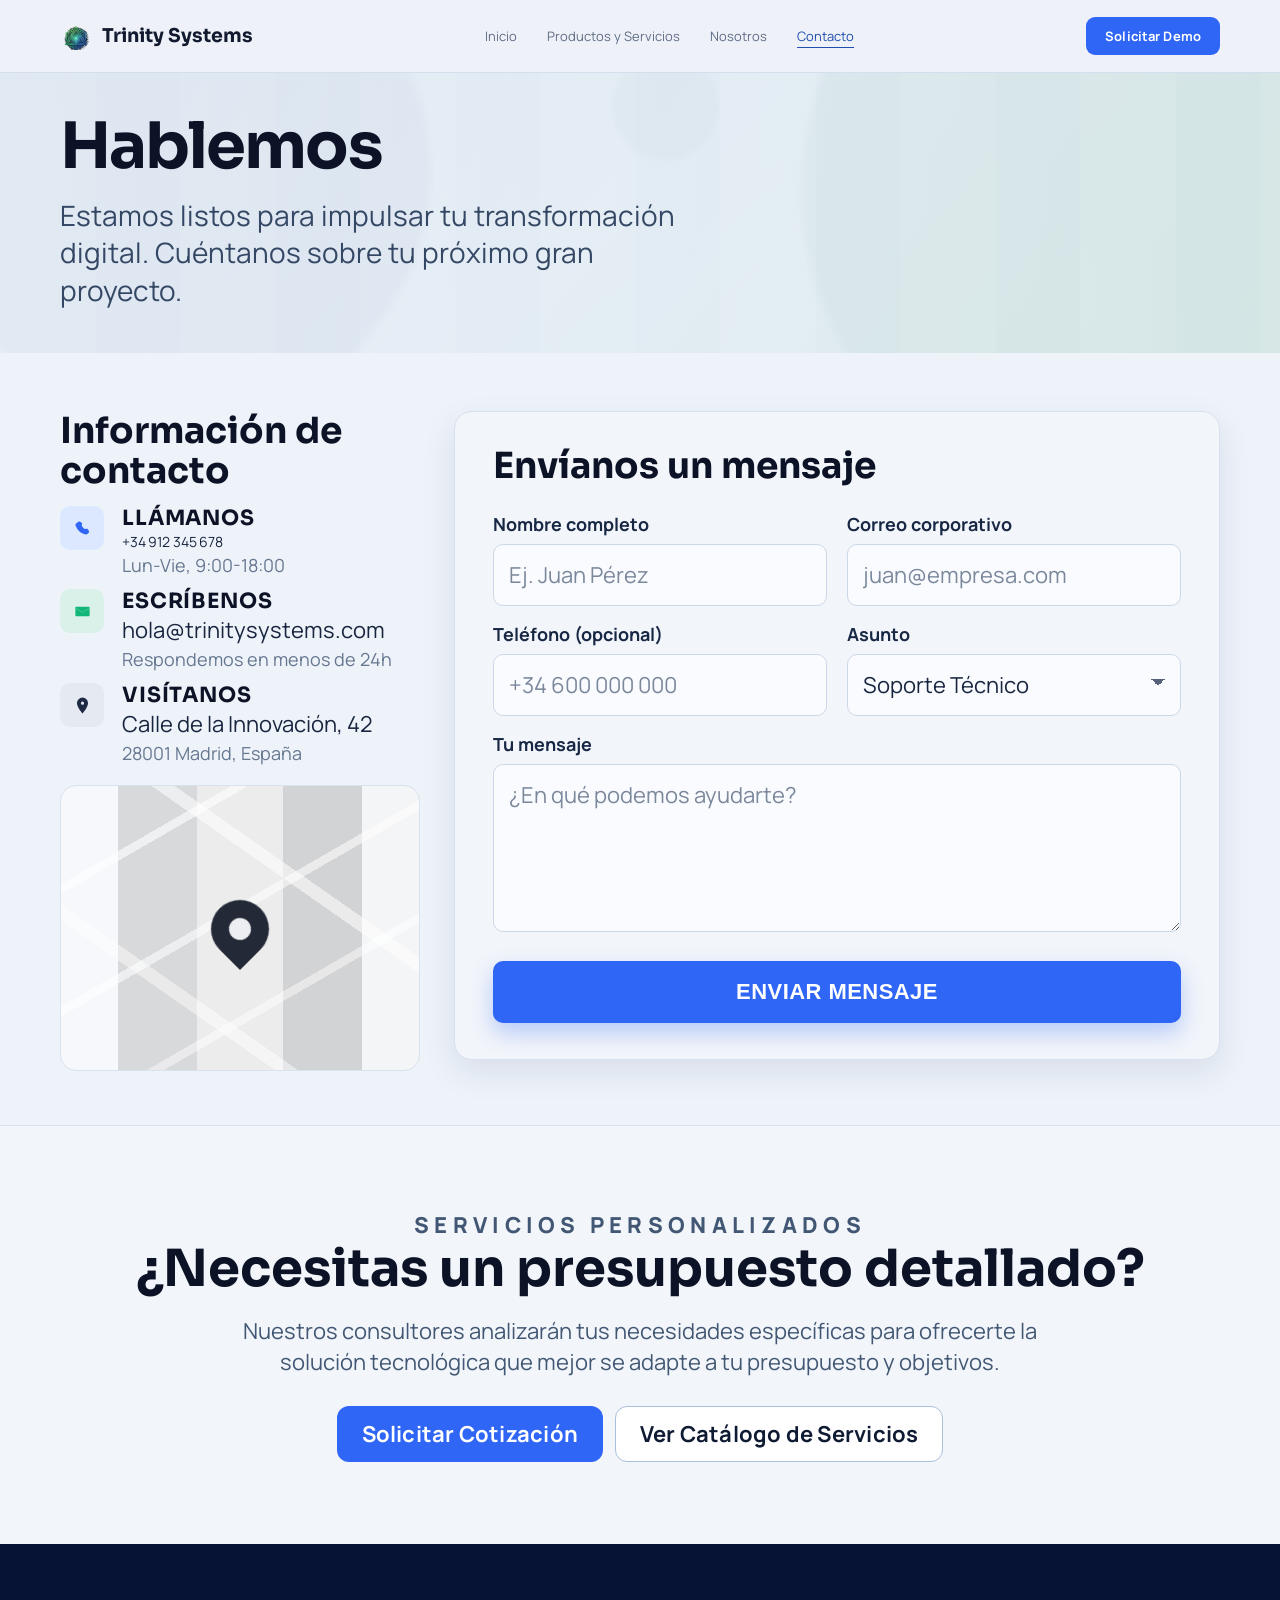
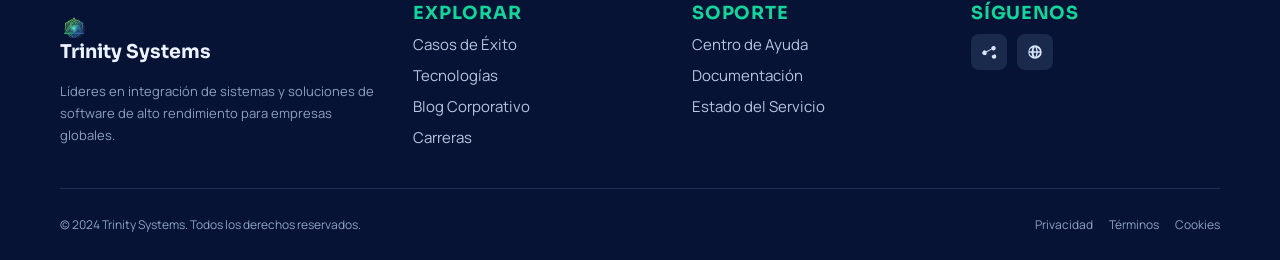
==== commit 9a7be3e2: "Avances en navbar y descripcion de Fluxia!" ====
--- a/pages/contacto.html
+++ b/pages/contacto.html
@@ -12,7 +12,7 @@
     <header class="topbar">
       <div class="container topbar-inner">
         <a class="brand" href="../index.html" aria-label="Trinity Systems Inicio">
-          <span class="brand-mark">T</span>
+          <img class="brand-mark-img" src="../assets/img/LogoSinFondo.png" alt="" aria-hidden="true">
           <span class="brand-name">Trinity Systems</span>
         </a>
 
@@ -144,7 +144,7 @@
       <div class="container contact-footer-grid">
         <section>
           <a class="brand" href="../index.html" aria-label="Trinity Systems Inicio">
-            <span class="brand-mark brand-mark-dark">T</span>
+            <img class="brand-mark-img brand-mark-img-dark" src="../assets/img/LogoSinFondo.png" alt="" aria-hidden="true">
             <span class="brand-name">Trinity Systems</span>
           </a>
           <p>L&iacute;deres en integraci&oacute;n de sistemas y soluciones de software de alto rendimiento para empresas globales.</p>
--- a/css/styles.css
+++ b/css/styles.css
@@ -182,10 +182,27 @@
   color: #d5e0ee;
 }
 
+.brand-mark-img {
+  width: 32px;
+  height: 32px;
+  object-fit: contain;
+  flex-shrink: 0;
+}
+
+.brand-mark-img-dark {
+  width: 28px;
+  height: 28px;
+}
+
 .brand-name {
   font-size: 19px;
   font-weight: 700;
   color: #111a2f;
+}
+
+.about-footer .brand-name,
+.contact-footer .brand-name {
+  color: #f5f8ff;
 }
 
 .top-links {
@@ -458,6 +475,13 @@
 
 .icon-chip svg {
   width: 20px;
+}
+
+.icon-chip-logo {
+  width: 100%;
+  height: 100%;
+  border-radius: inherit;
+  object-fit: cover;
 }
 
 .icon-blue {
@@ -1115,6 +1139,13 @@
   fill: #11b778;
 }
 
+.m-product-logo {
+  width: 100%;
+  height: 100%;
+  border-radius: inherit;
+  object-fit: cover;
+}
+
 .m-icon-dark-soft {
   background: #e4e6ec;
 }
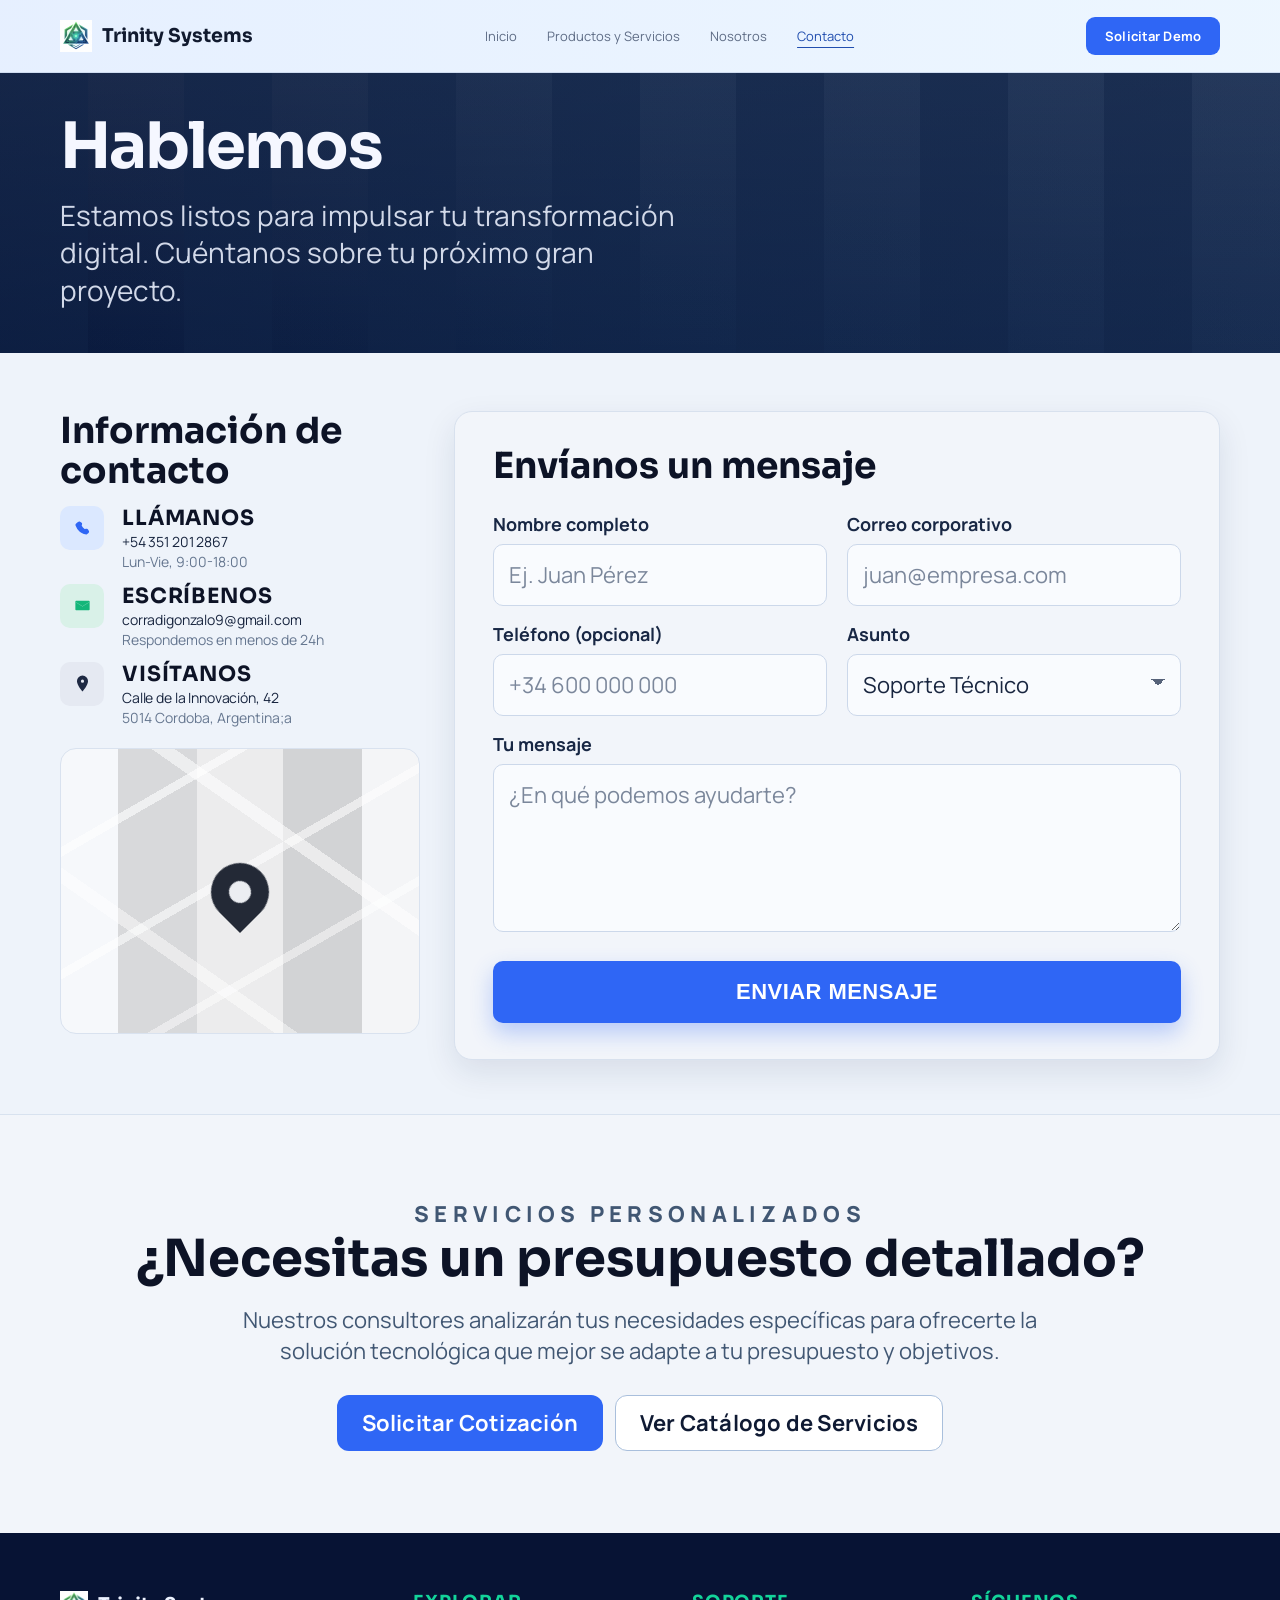
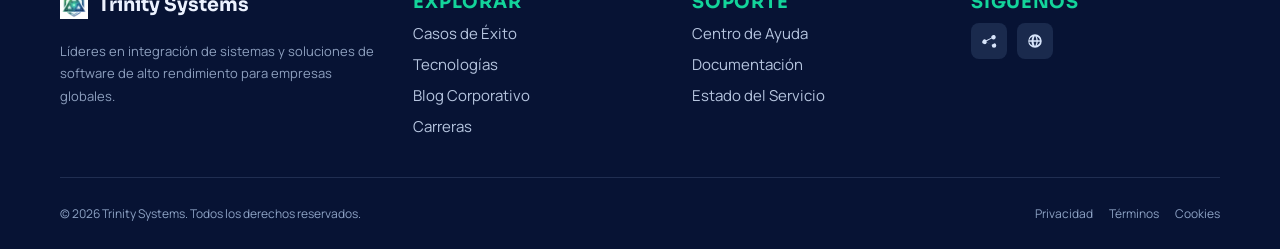
==== commit a7c45eac: "Agregando imagenes y estilos" ====
--- a/pages/contacto.html
+++ b/pages/contacto.html
@@ -12,7 +12,7 @@
     <header class="topbar">
       <div class="container topbar-inner">
         <a class="brand" href="../index.html" aria-label="Trinity Systems Inicio">
-          <img class="brand-mark-img" src="../assets/img/LogoSinFondo.png" alt="" aria-hidden="true">
+          <img class="brand-mark-img" src="../assets/img/TrinityFondoBlanco.png" alt="" aria-hidden="true">
           <span class="brand-name">Trinity Systems</span>
         </a>
 
@@ -42,7 +42,7 @@
           <aside class="contact-info-col">
             <h2>Informaci&oacute;n de contacto</h2>
 
-            <article class="contact-info-item is-email">
+            <article class="contact-info-item">
               <span class="contact-info-icon is-phone" aria-hidden="true">
                 <svg viewBox="0 0 24 24">
                   <path d="M6.4 3.8c.5-.6 1.3-.8 2-.5l2.1 1a1.8 1.8 0 0 1 1 2.1l-.5 2.2c.9 1.6 2.1 3 3.7 4.1l2.3-.4a1.8 1.8 0 0 1 2 .9l1.1 2.1c.4.8.2 1.8-.5 2.3l-1.6 1.2c-.7.5-1.6.8-2.4.6-2.7-.6-5.2-1.8-7.4-3.7a18 18 0 0 1-5-7.5c-.3-.8-.1-1.7.5-2.3l1.7-1.4Z"/>
@@ -50,12 +50,12 @@
               </span>
               <div>
                 <h3>Ll&aacute;manos</h3>
-                <p class="main">+34 912 345 678</p>
+                <p class="main">+54 351 201 2867</p>
                 <p>Lun-Vie, 9:00-18:00</p>
               </div>
             </article>
 
-            <article class="contact-info-item">
+            <article class="contact-info-item is-email">
               <span class="contact-info-icon is-mail" aria-hidden="true">
                 <svg viewBox="0 0 24 24">
                   <path d="M4 6h16a1 1 0 0 1 1 1v10a1 1 0 0 1-1 1H4a1 1 0 0 1-1-1V7a1 1 0 0 1 1-1Zm0 2v.3l8 5 8-5V8l-8 5-8-5Z"/>
@@ -63,7 +63,7 @@
               </span>
               <div>
                 <h3>Escr&iacute;benos</h3>
-                <p class="main">hola@trinitysystems.com</p>
+                <p class="main">corradigonzalo9@gmail.com</p>
                 <p>Respondemos en menos de 24h</p>
               </div>
             </article>
@@ -77,7 +77,7 @@
               <div>
                 <h3>Vis&iacute;tanos</h3>
                 <p class="main">Calle de la Innovaci&oacute;n, 42</p>
-                <p>28001 Madrid, Espa&ntilde;a</p>
+                <p>5014 Cordoba, Argentina;a</p>
               </div>
             </article>
 
@@ -144,7 +144,7 @@
       <div class="container contact-footer-grid">
         <section>
           <a class="brand" href="../index.html" aria-label="Trinity Systems Inicio">
-            <img class="brand-mark-img brand-mark-img-dark" src="../assets/img/LogoSinFondo.png" alt="" aria-hidden="true">
+            <img class="brand-mark-img brand-mark-img-dark" src="../assets/img/TrinityFondoBlanco.png" alt="" aria-hidden="true">
             <span class="brand-name">Trinity Systems</span>
           </a>
           <p>L&iacute;deres en integraci&oacute;n de sistemas y soluciones de software de alto rendimiento para empresas globales.</p>
@@ -183,7 +183,7 @@
       </div>
 
       <div class="container contact-footer-bottom">
-        <span>&copy; 2024 Trinity Systems. Todos los derechos reservados.</span>
+        <span>&copy; 2026 Trinity Systems. Todos los derechos reservados.</span>
         <div class="contact-footer-legal">
           <a href="#">Privacidad</a>
           <a href="#">T&eacute;rminos</a>
--- a/css/styles.css
+++ b/css/styles.css
@@ -146,8 +146,8 @@
 }
 
 .topbar {
-  border-bottom: 1px solid var(--line);
-  background: rgba(238, 242, 248, 0.94);
+  border-bottom: 1px solid #cfdcf0;
+  background: linear-gradient(90deg, rgba(229, 239, 255, 0.96), rgba(236, 246, 255, 0.96));
   backdrop-filter: blur(4px);
 }
 
@@ -314,15 +314,15 @@
 
 .trust-bubbles span:first-child {
   margin-left: 0;
-  background: #cfd7e4;
+  background: #13b679;
 }
 
 .trust-bubbles span:nth-child(2) {
-  background: #afbccf;
+  background: #20b8dd;
 }
 
 .trust-bubbles span:nth-child(3) {
-  background: #8ea0bc;
+  background: #2f66f5;
 }
 
 .hero-window {
@@ -459,8 +459,8 @@
 }
 
 .product-card {
-  background: var(--surface-soft);
-  border: 1px solid #e4e8f0;
+  background: linear-gradient(180deg, #dce9ff 0%, #d2e3ff 100%);
+  border: 1px solid #b9cdef;
   border-radius: 14px;
   padding: 18px;
 }
@@ -637,16 +637,11 @@
 
 .collage-main {
   min-height: 352px;
-  padding: 20px;
+  padding: 0;
   border-radius: 14px;
-  border: 3px solid #2f66f5;
-  background: linear-gradient(150deg, #b2dbc6 0%, #b7dfcb 45%, #a1d0bd 100%);
-  display: flex;
-  flex-direction: column;
-  align-items: center;
-  justify-content: center;
-  color: #3d5660;
-  text-align: center;
+  border: 1px solid #2a4f86;
+  background: #071b38;
+  overflow: hidden;
   position: relative;
 }
 
@@ -691,28 +686,21 @@
 .collage-photo {
   min-height: 186px;
   border-radius: 12px;
-  background:
-    radial-gradient(circle at 75% 20%, rgba(223, 244, 248, 0.55) 0 20%, transparent 45%),
-    linear-gradient(135deg, #b8d6c3 0%, #87aea1 100%);
+  background: #081a35;
   position: relative;
+  overflow: hidden;
 }
 
 .collage-photo::before {
-  content: "";
-  position: absolute;
-  width: 92px;
-  height: 142px;
-  right: 36px;
-  bottom: 0;
-  border-radius: 38px 38px 16px 16px;
-  background: linear-gradient(180deg, #f0d6bc, #dfba99);
-  box-shadow: 0 -80px 0 -58px #3f5b5a;
+  content: none;
 }
 
 .collage-metric {
   border-radius: 12px;
-  padding: 24px 20px;
-  background: #b8ddd3;
+  min-height: 154px;
+  padding: 0;
+  background: #081a35;
+  overflow: hidden;
 }
 
 .collage-metric strong {
@@ -725,6 +713,14 @@
 .collage-metric span {
   color: #2f4b55;
   font-size: 13px;
+}
+
+.collage-media {
+  width: 100%;
+  height: 100%;
+  display: block;
+  object-fit: cover;
+  object-position: center;
 }
 
 .services-copy h2 {
@@ -809,8 +805,8 @@
 }
 
 .site-footer {
-  border-top: 1px solid var(--line);
-  background: #e9eff7;
+  border-top: 1px solid #c9d6ea;
+  background: linear-gradient(180deg, #dfe9f7 0%, #d6e2f3 100%);
 }
 
 .footer-top {
@@ -838,12 +834,17 @@
   width: 30px;
   height: 30px;
   border-radius: 8px;
-  background: #d9e0ea;
-  color: #445672;
+  background: #d9f1e8;
+  color: #0f9165;
   font-size: 11px;
   font-weight: 800;
   display: grid;
   place-items: center;
+}
+
+.socials a:hover {
+  background: #c8eadc;
+  color: #0b7f58;
 }
 
 .footer-col {
@@ -870,7 +871,7 @@
 }
 
 .footer-bottom {
-  border-top: 1px solid var(--line);
+  border-top: 1px solid #c9d6ea;
   padding: 16px 0 22px;
   display: flex;
   justify-content: space-between;
@@ -1388,19 +1389,8 @@
   min-height: 300px;
   border-radius: 10px;
   border: 4px solid #f3f5ec;
-  background:
-    radial-gradient(circle at 75% 30%, rgba(255, 255, 255, 0.4) 0 7%, transparent 12%),
-    radial-gradient(circle at 52% 55%, rgba(255, 255, 255, 0.35) 0 6%, transparent 11%),
-    linear-gradient(135deg, #d7e0cc 0%, #c8d4bf 100%);
+  background: center / cover no-repeat url("../assets/img/TeamNatal.png");
   box-shadow: 0 15px 38px rgba(41, 58, 78, 0.2);
-  display: grid;
-  place-items: center;
-}
-
-.about-team-panel span {
-  color: #3b524f;
-  font-size: 45px;
-  letter-spacing: 0.02em;
 }
 
 .about-history {
@@ -1666,6 +1656,13 @@
   display: block;
   font-size: 12px;
   margin-bottom: 7px;
+}
+
+.about-footer .brand {
+  display: inline-flex;
+  align-items: center;
+  gap: 10px;
+  margin-bottom: 0;
 }
 
 .about-footer-socials {
@@ -1971,21 +1968,27 @@
 }
 
 .ps-side-panel.one {
-  background:
-    radial-gradient(circle at 20% 50%, rgba(255, 255, 255, 0.45) 0 16%, transparent 28%),
-    linear-gradient(135deg, #6ca4ed, #2b65d7);
+  background-image: url("../assets/img/ConciliacionInteligente.png");
+  background-repeat: no-repeat;
+  background-position: center center;
+  background-size: cover;
+  background-color: #081a35;
 }
 
 .ps-side-panel.two {
-  background:
-    radial-gradient(circle at 75% 26%, rgba(255, 255, 255, 0.35) 0 12%, transparent 21%),
-    linear-gradient(135deg, #6ca6a9, #2d7e85);
+  background-image: url("../assets/img/AprobarConciliacion.png");
+  background-repeat: no-repeat;
+  background-position: center 50%;
+  background-size: 112% auto;
+  background-color: #081a35;
 }
 
 .ps-side-panel.three {
-  background:
-    radial-gradient(circle at 62% 64%, rgba(255, 255, 255, 0.32) 0 16%, transparent 22%),
-    linear-gradient(135deg, #6a8fbe, #2f4f86);
+  background-image: url("../assets/img/AsignarVendedor.png");
+  background-repeat: no-repeat;
+  background-position: center 56%;
+  background-size: 140% auto;
+  background-color: #081a35;
 }
 
 .ps-mobile-title {
@@ -2030,7 +2033,8 @@
 }
 
 .ps-m-product-card {
-  background: #f6f8fc;
+  background: linear-gradient(180deg, #dce9ff 0%, #d2e3ff 100%);
+  border-color: #b9cdef;
 }
 
 .ps-mobile-main .m-services {
@@ -2048,11 +2052,10 @@
   align-items: center;
   position: relative;
   overflow: hidden;
+  color: #f5f7ff;
   background:
-    radial-gradient(circle at 14% 35%, rgba(143, 162, 194, 0.28) 0 22%, transparent 23%),
-    radial-gradient(circle at 52% 12%, rgba(166, 192, 200, 0.3) 0 7%, transparent 8%),
-    radial-gradient(circle at 88% 42%, rgba(121, 170, 154, 0.2) 0 28%, transparent 29%),
-    linear-gradient(130deg, #c8d6e5 0%, #d4e2ec 48%, #cbe5dc 100%);
+    linear-gradient(90deg, rgba(8, 23, 59, 0.9) 0%, rgba(12, 34, 72, 0.72) 48%, rgba(18, 40, 78, 0.58) 100%),
+    linear-gradient(130deg, #1a2e55 0%, #273d63 100%);
 }
 
 .contact-hero::before {
@@ -2060,8 +2063,8 @@
   position: absolute;
   inset: 0;
   background:
-    linear-gradient(90deg, rgba(236, 242, 249, 0.74), rgba(236, 242, 249, 0.46)),
-    repeating-linear-gradient(90deg, rgba(255, 255, 255, 0.12) 0 96px, rgba(216, 228, 240, 0.08) 96px 180px);
+    repeating-linear-gradient(90deg, rgba(15, 34, 69, 0.58) 0 88px, rgba(8, 25, 56, 0.18) 88px 184px),
+    linear-gradient(180deg, rgba(255, 255, 255, 0.08), rgba(255, 255, 255, 0));
 }
 
 .contact-hero-content {
@@ -2079,7 +2082,7 @@
 .contact-hero-content p {
   margin: 18px 0 0;
   max-width: 650px;
-  color: #344764;
+  color: #d2d9e9;
   font-size: 33px;
   line-height: 1.35;
 }
@@ -2152,22 +2155,22 @@
 
 .contact-info-item .main {
   margin: 0;
-  font-size: 28px;
-  line-height: 1.25;
-  color: #18253f;
-}
-
-.contact-info-item.is-email .main {
   font-size: 14px;
   line-height: 1.2;
   letter-spacing: -0.01em;
-  white-space: nowrap;
+  color: #18253f;
+}
+
+.contact-info-item.is-email .main {
+  white-space: normal;
+  overflow-wrap: anywhere;
+  word-break: break-word;
 }
 
 .contact-info-item p {
   margin: 2px 0 0;
   color: #667790;
-  font-size: 20px;
+  font-size: 14px;
   line-height: 1.35;
 }
 
@@ -2383,6 +2386,13 @@
   font-size: 15px;
 }
 
+.contact-footer .brand {
+  display: inline-flex;
+  align-items: center;
+  gap: 10px;
+  margin-top: 0;
+}
+
 .contact-footer a:hover {
   color: #d8e5fb;
 }
@@ -2660,14 +2670,12 @@
     font-size: 21px;
   }
 
-  .contact-info-item .main,
   .contact-field input,
   .contact-field select,
   .contact-field textarea {
     font-size: 22px;
   }
 
-  .contact-info-item p,
   .contact-field label {
     font-size: 18px;
   }
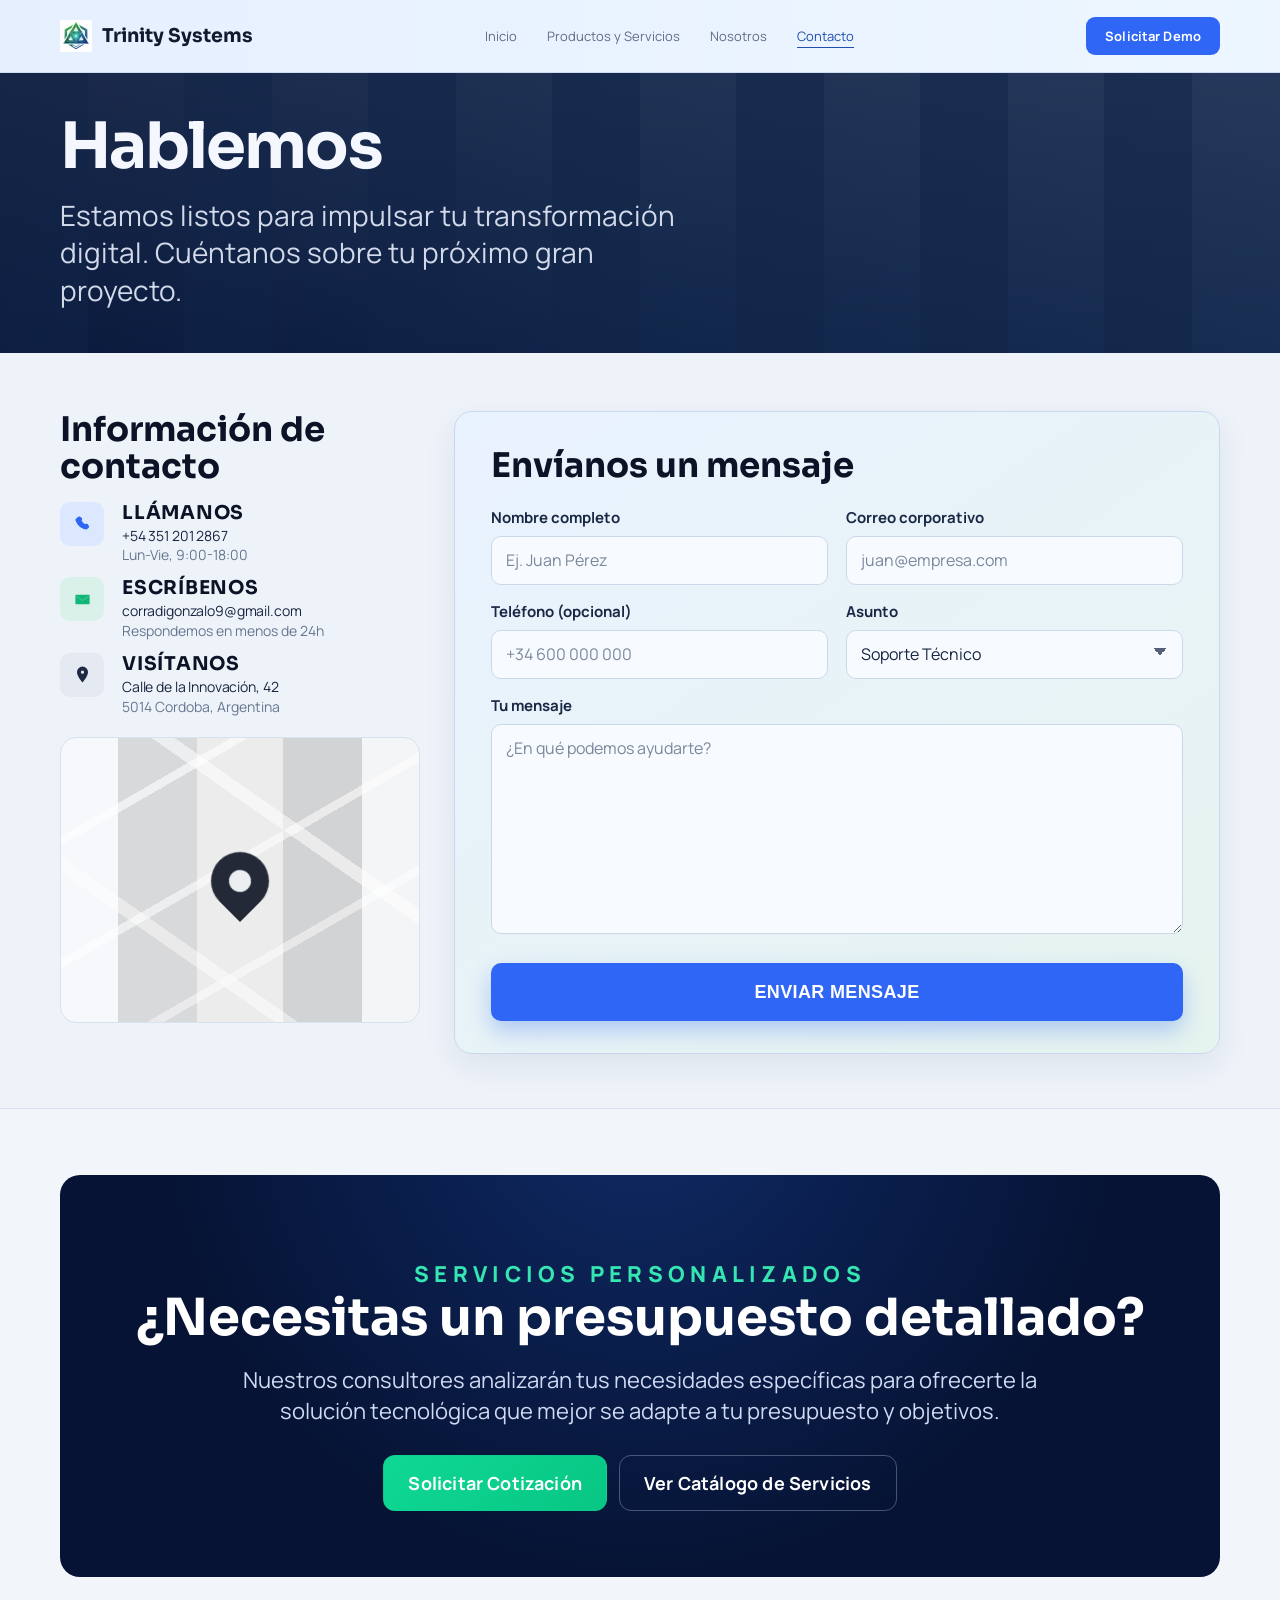
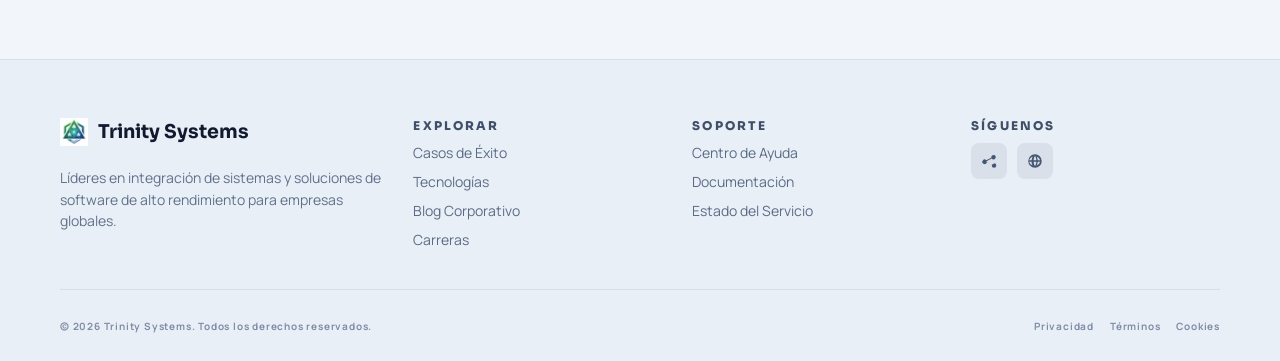
==== commit 7b7d17ac: "Mejoras en mobile y formulario de contacto" ====
--- a/pages/contacto.html
+++ b/pages/contacto.html
@@ -77,7 +77,7 @@
               <div>
                 <h3>Vis&iacute;tanos</h3>
                 <p class="main">Calle de la Innovaci&oacute;n, 42</p>
-                <p>5014 Cordoba, Argentina;a</p>
+                <p>5014 Cordoba, Argentina</p>
               </div>
             </article>
 
@@ -132,8 +132,8 @@
             <h2>&iquest;Necesitas un presupuesto detallado?</h2>
             <p>Nuestros consultores analizar&aacute;n tus necesidades espec&iacute;ficas para ofrecerte la soluci&oacute;n tecnol&oacute;gica que mejor se adapte a tu presupuesto y objetivos.</p>
             <div class="contact-cta-actions">
-              <a class="btn btn-primary" href="#">Solicitar Cotizaci&oacute;n</a>
-              <a class="btn btn-soft" href="productosyservicios.html">Ver Cat&aacute;logo de Servicios</a>
+              <a class="btn btn-success" href="#">Solicitar Cotizaci&oacute;n</a>
+              <a class="btn btn-outline" href="productosyservicios.html">Ver Cat&aacute;logo de Servicios</a>
             </div>
           </div>
         </div>
--- a/css/styles.css
+++ b/css/styles.css
@@ -30,6 +30,7 @@
   background: var(--bg-main);
   color: var(--text-main);
   font-family: "Manrope", "Segoe UI", sans-serif;
+  overflow-x: hidden;
 }
 
 img,
@@ -142,7 +143,7 @@
 }
 
 .mobile-site {
-  display: none;
+  display: none !important;
 }
 
 .topbar {
@@ -200,8 +201,7 @@
   color: #111a2f;
 }
 
-.about-footer .brand-name,
-.contact-footer .brand-name {
+.about-footer .brand-name {
   color: #f5f8ff;
 }
 
@@ -330,93 +330,15 @@
   overflow: hidden;
   border: 1px solid #162347;
   box-shadow: var(--shadow-soft);
-}
-
-.window-bar {
-  min-height: 26px;
-  padding: 0 10px;
-  background: #102247;
-  display: flex;
-  align-items: center;
-  gap: 6px;
-}
-
-.window-bar span {
-  width: 7px;
-  height: 7px;
-  border-radius: 50%;
-}
-
-.window-bar span:first-child {
-  background: #f95f5f;
-}
-
-.window-bar span:nth-child(2) {
-  background: #ffd166;
-}
-
-.window-bar span:nth-child(3) {
-  background: #2bd576;
-}
-
-.hero-scene {
-  position: relative;
-  min-height: 422px;
-  background:
-    radial-gradient(circle at 18% 20%, rgba(183, 217, 196, 0.84) 0 20%, transparent 47%),
-    radial-gradient(circle at 85% 85%, rgba(12, 66, 87, 0.85) 0 23%, transparent 52%),
-    linear-gradient(128deg, #90afa2 0%, #4f746f 43%, #2b4c52 100%);
-  overflow: hidden;
-}
-
-.hero-scene::before {
-  content: "";
-  position: absolute;
-  inset: 0;
-  background:
-    linear-gradient(180deg, rgba(255, 255, 255, 0.08), transparent 30%),
-    radial-gradient(circle at 60% 0, rgba(0, 22, 40, 0.32), transparent 45%);
-}
-
-.hero-figure {
-  position: absolute;
-  width: 250px;
-  height: 308px;
-  right: 72px;
-  bottom: -6px;
-  border-radius: 130px 130px 28px 28px;
-  background: linear-gradient(175deg, #2d6267 0%, #13444a 70%);
-  box-shadow: -40px -28px 70px rgba(6, 26, 44, 0.34);
-}
-
-.hero-head {
-  position: absolute;
-  width: 114px;
-  height: 124px;
-  right: 64px;
-  top: -94px;
-  border-radius: 52% 48% 50% 50%;
-  background: linear-gradient(170deg, #f2d3bc, #d5a787);
-}
-
-.hero-hair {
-  position: absolute;
-  width: 126px;
-  height: 100px;
-  right: 58px;
-  top: -98px;
-  border-radius: 58% 58% 42% 42%;
-  background: #293843;
-}
-
-.hero-beard {
-  position: absolute;
-  width: 86px;
-  height: 58px;
-  right: 76px;
-  top: -23px;
-  border-radius: 42px;
-  background: #314754;
+  background: #0d1d42;
+}
+
+.hero-media {
+  width: 100%;
+  height: 422px;
+  object-fit: cover;
+  object-position: center;
+  display: block;
 }
 
 .section {
@@ -528,6 +450,14 @@
   height: 140px;
   border-radius: 8px;
   overflow: hidden;
+}
+
+.product-art-image {
+  width: 100%;
+  height: 100%;
+  display: block;
+  object-fit: cover;
+  object-position: center;
 }
 
 .art-fluxia {
@@ -768,6 +698,112 @@
   margin: 6px 0 0;
   color: #64738d;
   font-size: 14px;
+  line-height: 1.45;
+}
+
+.home-story {
+  padding: 72px 0;
+}
+
+.home-problem {
+  background: #f6f8fd;
+}
+
+.home-method {
+  background:
+    radial-gradient(circle at top, rgba(28, 71, 154, 0.12), transparent 34%),
+    #edf3fb;
+}
+
+.home-impact {
+  background: #e8eef7;
+}
+
+.section-head-center {
+  justify-content: center;
+  text-align: center;
+}
+
+.section-head-center h2 {
+  max-width: 760px;
+}
+
+.story-grid {
+  margin-top: 34px;
+  display: grid;
+  grid-template-columns: repeat(3, minmax(0, 1fr));
+  gap: 20px;
+}
+
+.story-card,
+.impact-card {
+  min-height: 100%;
+  border-radius: 22px;
+  border: 1px solid #d4deec;
+  background: rgba(255, 255, 255, 0.78);
+  box-shadow: 0 16px 36px rgba(19, 35, 68, 0.08);
+}
+
+.story-card {
+  padding: 26px 24px;
+}
+
+.story-kicker,
+.story-step {
+  display: inline-flex;
+  align-items: center;
+  justify-content: center;
+  min-width: 60px;
+  min-height: 32px;
+  padding: 0 12px;
+  border-radius: 999px;
+  background: #dce7ff;
+  color: #1e55d4;
+  font-size: 12px;
+  font-weight: 800;
+  letter-spacing: 0.12em;
+}
+
+.story-step {
+  background: #dff5ea;
+  color: #0f9b69;
+}
+
+.story-card h3 {
+  margin: 18px 0 10px;
+  font-size: 24px;
+  line-height: 1.14;
+}
+
+.story-card p {
+  margin: 16px 0 0;
+  color: #566681;
+  font-size: 18px;
+  line-height: 1.55;
+}
+
+.story-card-numbered p {
+  margin-top: 0;
+}
+
+.impact-card {
+  padding: 32px 26px;
+  text-align: center;
+}
+
+.impact-card strong {
+  display: block;
+  font-family: "Sora", sans-serif;
+  font-size: clamp(42px, 4vw, 64px);
+  line-height: 1;
+  color: #103f9f;
+}
+
+.impact-card span {
+  display: block;
+  margin-top: 12px;
+  color: #556681;
+  font-size: 18px;
   line-height: 1.45;
 }
 
@@ -1124,6 +1160,25 @@
   line-height: 1.35;
 }
 
+.m-story-block {
+  margin-top: 24px;
+}
+
+.m-story-block h2 {
+  margin: 0;
+  font-size: 42px;
+  line-height: 1.08;
+}
+
+.m-story-block .m-service-card {
+  margin-top: 12px;
+}
+
+.m-story-method .m-service-card,
+.m-story-impact .m-service-card {
+  background: #f7f9fc;
+}
+
 .m-icon-blue-soft {
   background: #dbe5ff;
 }
@@ -1387,9 +1442,14 @@
 
 .about-team-panel {
   min-height: 300px;
+  aspect-ratio: 3 / 2;
   border-radius: 10px;
   border: 4px solid #f3f5ec;
-  background: center / cover no-repeat url("../assets/img/TeamNatal.png");
+  background-color: #06101c;
+  background-image: url("../assets/img/TeamNatal.png");
+  background-repeat: no-repeat;
+  background-position: center;
+  background-size: contain;
   box-shadow: 0 15px 38px rgba(41, 58, 78, 0.2);
 }
 
@@ -1529,7 +1589,8 @@
 .about-team-grid {
   margin-top: 26px;
   display: grid;
-  grid-template-columns: repeat(4, 1fr);
+  grid-template-columns: repeat(2, minmax(260px, 276px));
+  justify-content: center;
   gap: 16px;
 }
 
@@ -1538,20 +1599,25 @@
   border-radius: 10px;
   border: 2px solid #2f2f33;
   background-color: #7e7f82;
-  box-shadow: inset 0 -25px 45px rgba(0, 0, 0, 0.3);
+  box-shadow: 0 8px 18px rgba(20, 27, 44, 0.08);
+  overflow: hidden;
+}
+
+.about-member-photo img {
+  width: 100%;
+  height: 100%;
+  display: block;
+  object-fit: cover;
+  object-position: center 68%;
+  image-rendering: auto;
 }
 
 .about-member-photo.m1 {
-  background:
-    radial-gradient(circle at 78% 75%, #d7d7d7 0 8%, transparent 11%),
-    radial-gradient(circle at 24% 78%, #d5d5d5 0 9%, transparent 11%),
-    linear-gradient(145deg, #7e7f82, #54565a);
+  background-color: #5c6067;
 }
 
 .about-member-photo.m2 {
-  background:
-    radial-gradient(circle at 56% 24%, #d2d3d7 0 12%, transparent 15%),
-    linear-gradient(150deg, #6f7176, #43454a);
+  background-color: #5c6067;
 }
 
 .about-member-photo.m3 {
@@ -1965,30 +2031,16 @@
   border-radius: 14px;
   min-height: 110px;
   border: 1px solid #d8e2f0;
-}
-
-.ps-side-panel.one {
-  background-image: url("../assets/img/ConciliacionInteligente.png");
-  background-repeat: no-repeat;
-  background-position: center center;
-  background-size: cover;
+  overflow: hidden;
   background-color: #081a35;
 }
 
-.ps-side-panel.two {
-  background-image: url("../assets/img/AprobarConciliacion.png");
-  background-repeat: no-repeat;
-  background-position: center 50%;
-  background-size: 112% auto;
-  background-color: #081a35;
-}
-
-.ps-side-panel.three {
-  background-image: url("../assets/img/AsignarVendedor.png");
-  background-repeat: no-repeat;
-  background-position: center 56%;
-  background-size: 140% auto;
-  background-color: #081a35;
+.ps-side-image {
+  width: 100%;
+  height: 110px;
+  display: block;
+  object-fit: cover;
+  object-position: center;
 }
 
 .ps-mobile-title {
@@ -2221,30 +2273,30 @@
 }
 
 .contact-form-card {
-  border: 1px solid #d8e1ee;
+  border: 1px solid #c7d8ef;
   border-radius: 18px;
-  background: #f2f5fa;
-  box-shadow: 0 12px 32px rgba(24, 39, 78, 0.1);
-  padding: 34px 38px 36px;
+  background: linear-gradient(145deg, #e9f2ff 0%, #e6f4ef 100%);
+  box-shadow: 0 12px 32px rgba(24, 39, 78, 0.08);
+  padding: 36px 36px 32px;
   min-width: 0;
 }
 
 .contact-form-card h2 {
-  margin: 0 0 26px;
-  font-size: 43px;
-  line-height: 1.1;
+  margin: 0 0 22px;
+  font-size: clamp(34px, 3vw, 46px);
+  line-height: 1.08;
 }
 
 .contact-form {
   display: grid;
   grid-template-columns: repeat(2, minmax(0, 1fr));
-  gap: 16px 20px;
+  gap: 16px 18px;
 }
 
 .contact-field label {
   display: block;
   margin-bottom: 8px;
-  font-size: 21px;
+  font-size: 16px;
   font-weight: 700;
   color: #182744;
 }
@@ -2255,12 +2307,12 @@
   width: 100%;
   border: 1px solid #ccd8ea;
   border-radius: 10px;
-  background: #f9fbfe;
+  background: #f7fbff;
   color: #18253f;
   font: inherit;
-  font-size: 26px;
+  font-size: 17px;
   line-height: 1.2;
-  padding: 17px 15px;
+  padding: 14px 14px;
   outline: none;
 }
 
@@ -2278,7 +2330,7 @@
 }
 
 .contact-field textarea {
-  min-height: 160px;
+  min-height: 210px;
   resize: vertical;
 }
 
@@ -2300,10 +2352,10 @@
 
 .contact-submit {
   grid-column: 1 / -1;
-  min-height: 62px;
+  min-height: 58px;
   margin-top: 8px;
   border-radius: 10px;
-  font-size: 28px;
+  font-size: 18px;
   letter-spacing: 0.02em;
   box-shadow: 0 10px 22px rgba(47, 102, 245, 0.3);
 }
@@ -2315,7 +2367,15 @@
 }
 
 .contact-cta-card {
+  border-radius: 20px;
+  background: radial-gradient(circle at 50% -20%, #0f2a65, #061334 64%);
+  padding: 66px 24px;
   text-align: center;
+  color: #fff;
+}
+
+.contact-cta-card .eyebrow {
+  color: #35e5b2;
 }
 
 .contact-cta-card h2 {
@@ -2327,7 +2387,7 @@
 .contact-cta-card > p {
   margin: 18px auto 0;
   max-width: 880px;
-  color: #415773;
+  color: #d1daf3;
   font-size: 33px;
   line-height: 1.42;
 }
@@ -2341,16 +2401,18 @@
 
 .contact-cta-actions .btn {
   min-height: 56px;
-  font-size: 24px;
-}
-
-.contact-cta-actions .btn-soft {
-  border-color: #a9bfdc;
+  font-size: 20px;
+}
+
+.contact-cta-actions .btn-outline {
+  border-color: rgba(226, 233, 255, 0.3);
+  color: #fff;
 }
 
 .contact-footer {
-  background: #071334;
-  color: #a9b9d4;
+  border-top: 1px solid var(--line);
+  background: #e9eff7;
+  color: #5f6d86;
 }
 
 .contact-footer-grid {
@@ -2361,29 +2423,30 @@
 }
 
 .contact-footer .brand-name {
-  color: #ecf2ff;
+  color: #111a2f;
 }
 
 .contact-footer p {
   margin: 16px 0 0;
   max-width: 390px;
-  color: #8ea0bf;
-  font-size: 13px;
-  line-height: 1.7;
+  color: #61708b;
+  font-size: 14px;
+  line-height: 1.55;
 }
 
 .contact-footer h3 {
   margin: 0 0 10px;
-  font-size: 18px;
-  color: #13d49a;
-  letter-spacing: 0.04em;
+  color: #3f4f68;
+  font-size: 12px;
+  letter-spacing: 0.18em;
+  font-weight: 800;
 }
 
 .contact-footer a {
   display: block;
   margin-top: 10px;
-  color: #b6c5df;
-  font-size: 15px;
+  color: #5b6b86;
+  font-size: 14px;
 }
 
 .contact-footer .brand {
@@ -2394,7 +2457,7 @@
 }
 
 .contact-footer a:hover {
-  color: #d8e5fb;
+  color: #263d72;
 }
 
 .contact-footer-socials {
@@ -2406,7 +2469,7 @@
   width: 36px;
   height: 36px;
   border-radius: 8px;
-  background: #1a2a4d;
+  background: #d9e0ea;
   display: grid;
   place-items: center;
   margin-top: 0;
@@ -2414,19 +2477,21 @@
 
 .contact-footer-socials svg {
   width: 18px;
-  fill: #d8e5fb;
+  fill: #445672;
 }
 
 .contact-footer-bottom {
-  border-top: 1px solid rgba(144, 168, 209, 0.18);
+  border-top: 1px solid var(--line);
   min-height: 72px;
   display: flex;
   align-items: center;
   justify-content: space-between;
   gap: 18px;
   flex-wrap: wrap;
-  color: #8ea3c5;
-  font-size: 12px;
+  color: #7f8da5;
+  font-size: 10px;
+  font-weight: 700;
+  letter-spacing: 0.08em;
 }
 
 .contact-footer-legal {
@@ -2436,8 +2501,8 @@
 
 .contact-footer-legal a {
   margin-top: 0;
-  color: #8ea3c5;
-  font-size: 12px;
+  color: #7f8da5;
+  font-size: 10px;
 }
 
 .contact-mobile-topbar {
@@ -2663,25 +2728,28 @@
 
   .contact-info-col h2,
   .contact-form-card h2 {
-    font-size: 36px;
+    font-size: 34px;
   }
 
   .contact-info-item h3 {
-    font-size: 21px;
+    font-size: 19px;
   }
 
   .contact-field input,
   .contact-field select,
   .contact-field textarea {
-    font-size: 22px;
+    font-size: 16px;
   }
 
   .contact-field label {
+    font-size: 15px;
+  }
+
+  .contact-submit,
+  .contact-cta-actions .btn {
     font-size: 18px;
   }
 
-  .contact-submit,
-  .contact-cta-actions .btn,
   .contact-cta-card > p {
     font-size: 22px;
   }
@@ -2713,6 +2781,10 @@
     grid-template-columns: repeat(2, 1fr);
   }
 
+  .story-grid {
+    grid-template-columns: 1fr;
+  }
+
   .footer-top {
     grid-template-columns: repeat(2, 1fr);
   }
@@ -2776,113 +2848,304 @@
 }
 
 @media (max-width: 900px) {
-  .desktop-site {
-    display: none;
-  }
-
-  .mobile-site {
-    display: block;
-  }
-
-  .m-hero h1 {
-    font-size: clamp(52px, 12vw, 72px);
-  }
-
-  .m-head h2,
-  .m-project h2 {
-    font-size: clamp(42px, 10vw, 58px);
-  }
-
-  .about-mobile-main {
-    padding-bottom: 8px;
-  }
-
-  .ps-mobile-main .m-head h2 {
-    font-size: clamp(36px, 9vw, 48px);
-  }
-
-  .contact-mobile-main {
-    padding-bottom: 10px;
+  .container {
+    width: min(1160px, calc(100% - 24px));
+  }
+
+  .topbar-inner {
+    min-height: auto;
+    padding: 12px 0;
+    display: grid;
+    grid-template-columns: 1fr auto;
+    align-items: center;
+    gap: 10px 14px;
+  }
+
+  .top-links {
+    grid-column: 1 / -1;
+    justify-content: center;
+    flex-wrap: wrap;
+    gap: 12px 16px;
+  }
+
+  .hero {
+    padding: 40px 0 54px;
+  }
+
+  .hero-copy h1 {
+    font-size: clamp(36px, 9.8vw, 52px);
+  }
+
+  .hero-lead {
+    font-size: 18px;
+    margin: 18px 0 22px;
+  }
+
+  .hero-actions,
+  .trust-row {
+    flex-wrap: wrap;
+  }
+
+  .hero-window {
+    width: 100%;
+  }
+
+  .hero-scene {
+    min-height: 320px;
+  }
+
+  .section-head {
+    align-items: flex-start;
+    flex-direction: column;
+  }
+
+  .section-head h2 {
+    max-width: 100%;
+  }
+
+  .product-grid {
+    grid-template-columns: 1fr;
+  }
+
+  .services-collage {
+    grid-template-columns: 1fr;
+  }
+
+  .services-copy h2 {
+    font-size: clamp(34px, 8vw, 46px);
+  }
+
+  .cta-card {
+    padding: 44px 20px;
+  }
+
+  .cta-card h2 {
+    font-size: clamp(34px, 8vw, 44px);
+  }
+
+  .cta-card p {
+    font-size: 17px;
+  }
+
+  .cta-actions {
+    flex-direction: column;
+    align-items: center;
+  }
+
+  .footer-top {
+    grid-template-columns: 1fr;
+    gap: 24px;
+  }
+
+  .footer-bottom {
+    justify-content: center;
+    text-align: center;
+  }
+
+  .footer-legal {
+    flex-wrap: wrap;
+    justify-content: center;
+  }
+
+  .about-hero-content h1 {
+    font-size: clamp(36px, 9vw, 52px);
+  }
+
+  .about-values-grid {
+    grid-template-columns: repeat(2, 1fr);
+  }
+
+  .about-team-grid {
+    grid-template-columns: repeat(2, 1fr);
+  }
+
+  .ps-hero-copy h1 {
+    font-size: clamp(34px, 8.6vw, 50px);
+  }
+
+  .ps-hero-copy p {
+    font-size: 17px;
+  }
+
+  .contact-main {
+    padding: 42px 0 42px;
+  }
+
+  .contact-info-col h2,
+  .contact-form-card h2 {
+    font-size: 30px;
+  }
+
+  .contact-form-card {
+    padding: 28px 22px 22px;
+  }
+
+  .contact-field label {
+    font-size: 15px;
+  }
+
+  .contact-field input,
+  .contact-field select,
+  .contact-field textarea {
+    font-size: 16px;
+  }
+
+  .contact-field textarea {
+    min-height: 160px;
+  }
+
+  .contact-submit {
+    min-height: 52px;
+    font-size: 17px;
+  }
+
+  .contact-cta {
+    padding: 44px 0 54px;
+  }
+
+  .contact-cta-card {
+    padding: 44px 18px;
+  }
+
+  .contact-cta-card h2 {
+    font-size: clamp(34px, 8vw, 42px);
+  }
+
+  .contact-cta-card > p {
+    font-size: 18px;
+    line-height: 1.45;
+  }
+
+  .contact-footer-grid {
+    grid-template-columns: 1fr;
+    gap: 22px;
+  }
+
+  .contact-footer-bottom {
+    justify-content: center;
+    text-align: center;
+  }
+
+  .contact-footer-legal {
+    justify-content: center;
+    flex-wrap: wrap;
   }
 }
 
 @media (max-width: 460px) {
-  .mobile-title {
-    font-size: 26px;
-  }
-
-  .mobile-main {
-    padding: 20px 14px 8px;
-  }
-
-  .m-hero {
-    padding: 24px 18px 20px;
-  }
-
-  .m-hero p {
+  .container {
+    width: min(1160px, calc(100% - 18px));
+  }
+
+  .topbar-inner {
+    grid-template-columns: 1fr;
+    justify-items: center;
+    gap: 10px;
+  }
+
+  .brand-name {
+    font-size: 17px;
+  }
+
+  .top-links {
+    font-size: 12px;
+    gap: 8px 12px;
+  }
+
+  .top-controls {
+    width: 100%;
+    justify-content: center;
+  }
+
+  .hero-copy h1 {
+    font-size: clamp(30px, 10vw, 40px);
+  }
+
+  .hero-lead {
     font-size: 16px;
   }
 
-  .m-stat strong {
-    font-size: 22px;
-  }
-
-  .m-stat span {
+  .hero-scene {
+    min-height: 260px;
+  }
+
+  .section {
+    padding: 52px 0;
+  }
+
+  .section-head h2 {
+    font-size: clamp(28px, 8.4vw, 34px);
+  }
+
+  .services-copy h2 {
+    font-size: clamp(30px, 8.6vw, 36px);
+  }
+
+  .service-list h3 {
+    font-size: 19px;
+  }
+
+  .about-values-grid,
+  .about-team-grid {
+    grid-template-columns: 1fr;
+  }
+
+  .about-team-head {
+    align-items: flex-start;
+    flex-direction: column;
+  }
+
+  .about-history h2,
+  .about-values h2,
+  .about-team-head h2 {
+    font-size: clamp(30px, 8.6vw, 36px);
+  }
+
+  .ps-hero-copy h1 {
+    font-size: clamp(30px, 8.8vw, 38px);
+  }
+
+  .ps-side-panel {
+    min-height: 84px;
+  }
+
+  .contact-form-card {
+    padding: 22px 14px 16px;
+  }
+
+  .contact-form-card h2 {
+    font-size: 30px;
+  }
+
+  .contact-info-col h2 {
+    font-size: 28px;
+  }
+
+  .contact-info-item h3 {
+    font-size: 17px;
+  }
+
+  .contact-field label {
     font-size: 14px;
   }
 
-  .m-service-card p,
-  .m-project p {
+  .contact-field input,
+  .contact-field select,
+  .contact-field textarea {
+    font-size: 15px;
+    padding: 12px 12px;
+  }
+
+  .contact-submit {
+    min-height: 50px;
     font-size: 16px;
   }
 
-  .about-mobile-title {
+  .contact-cta-card {
+    padding: 36px 14px;
+  }
+
+  .contact-cta-card > p {
     font-size: 16px;
   }
-
-  .about-m-hero {
-    min-height: 220px;
-    padding: 38px 16px 18px;
-  }
-
-  .about-m-hero h1 {
-    font-size: 48px;
-  }
-
-  .about-m-quote p {
-    font-size: 16px;
-  }
-
-  .about-m-timeline h2,
-  .about-m-team h2 {
-    font-size: 40px;
-  }
-
-  .about-m-member h3 {
-    font-size: 18px;
-  }
-
-  .ps-mobile-title {
-    font-size: 13px;
-  }
-
-  .ps-m-hero {
-    margin: 0 14px;
-  }
-
-  .ps-m-hero h1 {
-    font-size: 30px;
-  }
-
-  .contact-mobile-title {
-    font-size: 30px;
-  }
-
-  .contact-m-form-wrap h1 {
-    font-size: 52px;
-  }
-
-  .contact-m-form-wrap p {
-    font-size: 18px;
-  }
-}
+}
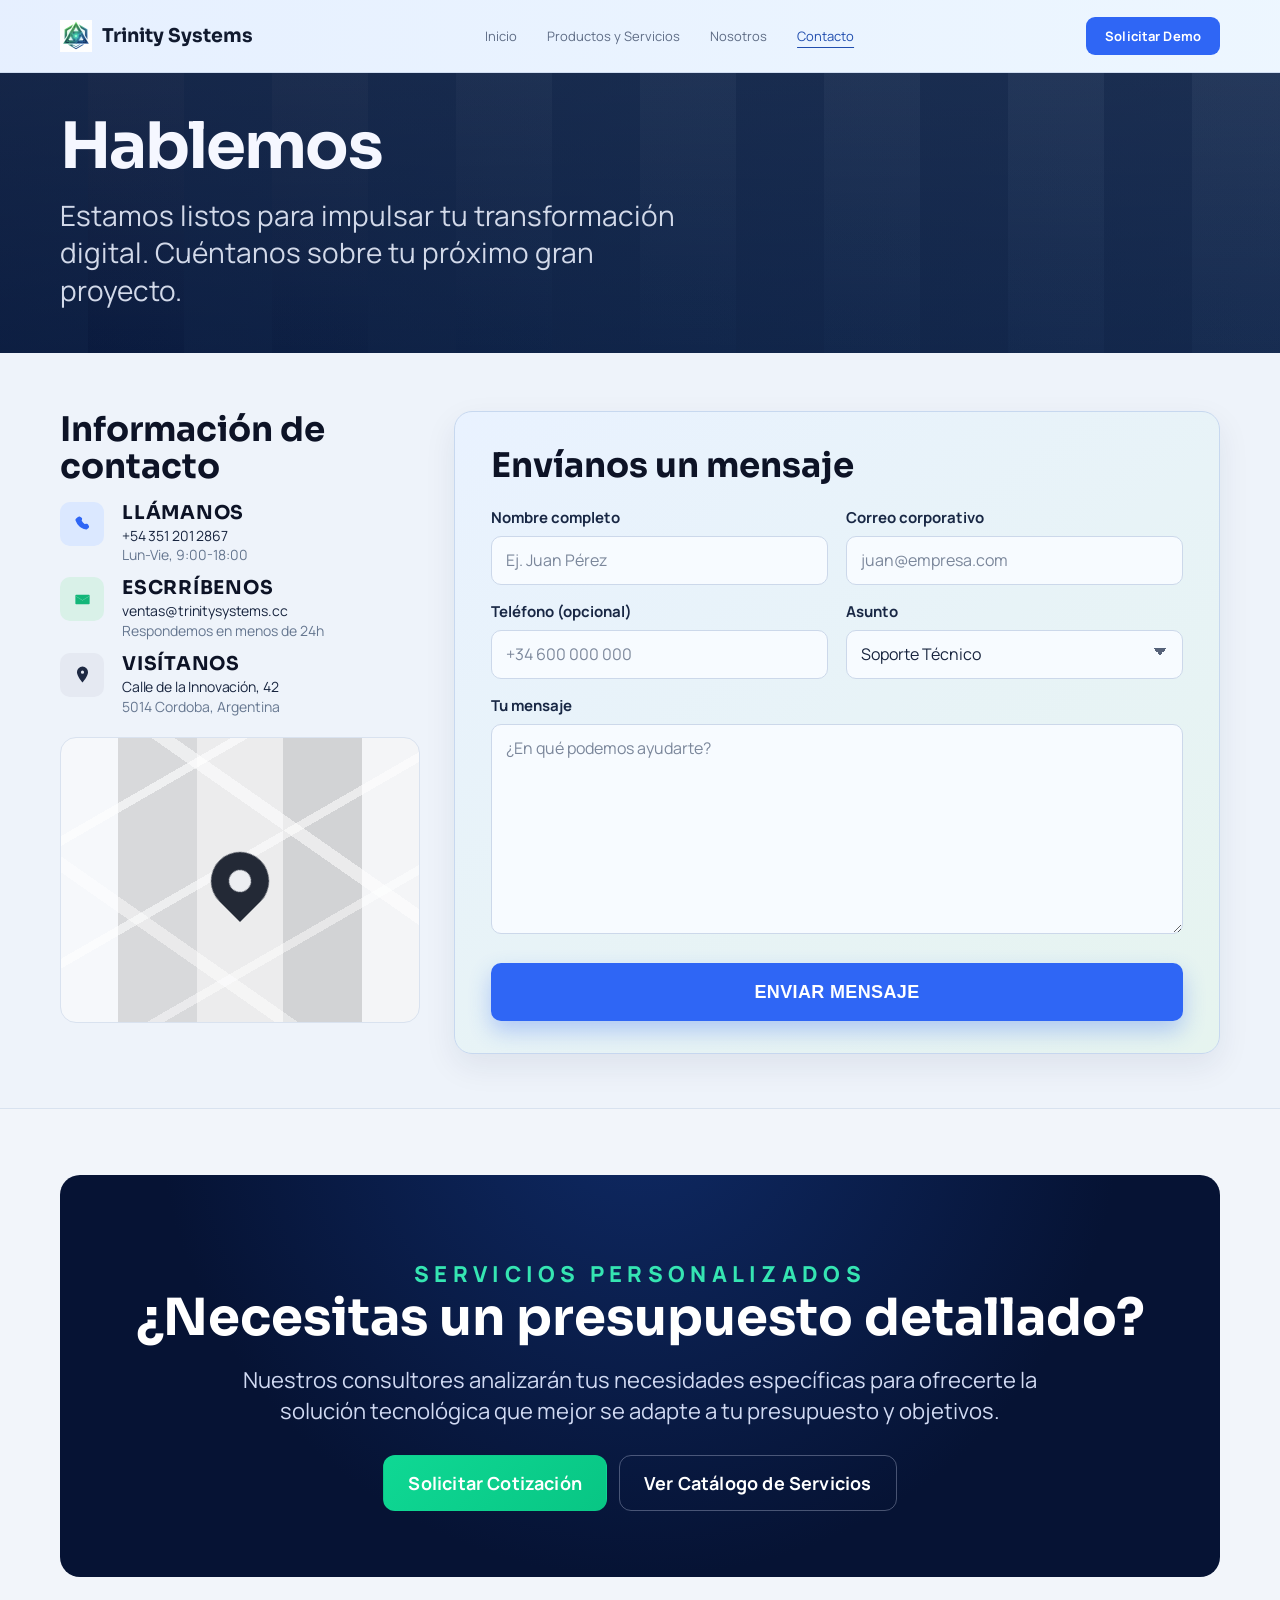
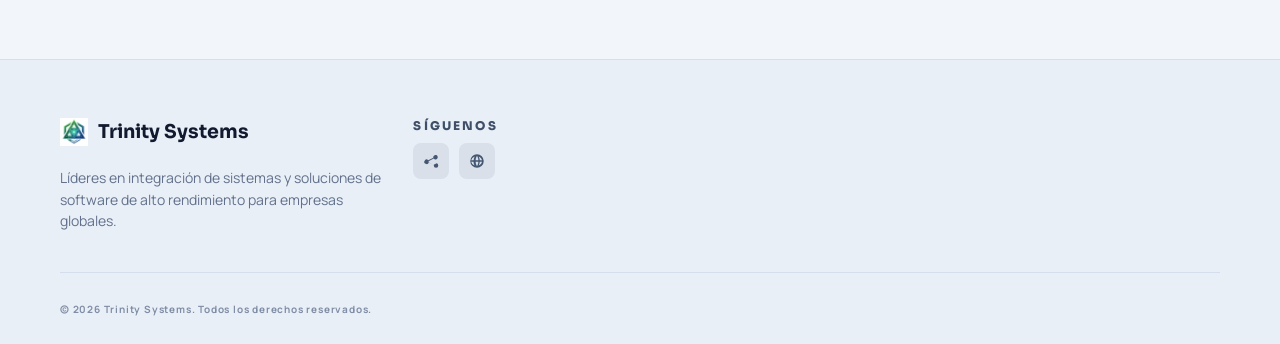
==== commit 09c992da: "Finalizado el acomodo de mi web" ====
--- a/pages/contacto.html
+++ b/pages/contacto.html
@@ -5,7 +5,8 @@
   <meta name="viewport" content="width=device-width, initial-scale=1.0">
   <title>Trinity Systems | Contacto</title>
   <link rel="stylesheet" href="../css/styles.css">
-  <script src="../js/main.js" defer></script>
+  <link rel="icon" type="image/jpeg" href="../assets/img/favicon.jpeg">
+  <link rel="apple-touch-icon" href="../assets/img/favicon.jpeg">
 </head>
 <body class="contact-page">
   <div class="desktop-site contact-desktop">
@@ -24,7 +25,7 @@
         </nav>
 
         <div class="top-controls">
-          <a class="btn btn-primary btn-sm" href="#">Solicitar Demo</a>
+          <a class="btn btn-primary btn-sm" href="https://wa.me/5493512012867">Solicitar Demo</a>
         </div>
       </div>
     </header>
@@ -33,14 +34,14 @@
       <section class="contact-hero">
         <div class="container contact-hero-content">
           <h1>Hablemos</h1>
-          <p>Estamos listos para impulsar tu transformaci&oacute;n digital. Cu&eacute;ntanos sobre tu pr&oacute;ximo gran proyecto.</p>
+          <p>Estamos listos para impulsar tu transformación digital. Cuéntanos sobre tu próximo gran proyecto.</p>
         </div>
       </section>
 
       <section class="contact-main">
         <div class="container contact-grid">
           <aside class="contact-info-col">
-            <h2>Informaci&oacute;n de contacto</h2>
+            <h2>Información de contacto</h2>
 
             <article class="contact-info-item">
               <span class="contact-info-icon is-phone" aria-hidden="true">
@@ -49,7 +50,7 @@
                 </svg>
               </span>
               <div>
-                <h3>Ll&aacute;manos</h3>
+                <h3>Llámanos</h3>
                 <p class="main">+54 351 201 2867</p>
                 <p>Lun-Vie, 9:00-18:00</p>
               </div>
@@ -62,8 +63,8 @@
                 </svg>
               </span>
               <div>
-                <h3>Escr&iacute;benos</h3>
-                <p class="main">corradigonzalo9@gmail.com</p>
+                <h3>Escrríbenos</h3>
+                <p class="main">ventas@trinitysystems.cc</p>
                 <p>Respondemos en menos de 24h</p>
               </div>
             </article>
@@ -76,7 +77,7 @@
               </span>
               <div>
                 <h3>Vis&iacute;tanos</h3>
-                <p class="main">Calle de la Innovaci&oacute;n, 42</p>
+                <p class="main">Calle de la Innovación, 42</p>
                 <p>5014 Cordoba, Argentina</p>
               </div>
             </article>
@@ -87,7 +88,7 @@
           </aside>
 
           <section class="contact-form-card">
-            <h2>Env&iacute;anos un mensaje</h2>
+            <h2>Envíanos un mensaje</h2>
 
             <form class="contact-form" action="#" method="post">
               <div class="contact-field">
@@ -101,14 +102,14 @@
               </div>
 
               <div class="contact-field">
-                <label for="phone">Tel&eacute;fono (opcional)</label>
+                <label for="phone">Teléfono (opcional)</label>
                 <input id="phone" name="phone" type="tel" placeholder="+34 600 000 000">
               </div>
 
               <div class="contact-field">
                 <label for="subject">Asunto</label>
                 <select id="subject" name="subject">
-                  <option>Soporte T&eacute;cnico</option>
+                  <option>Soporte Técnico</option>
                   <option>Consulta General</option>
                   <option>Solicitud Comercial</option>
                 </select>
@@ -130,10 +131,10 @@
           <div class="contact-cta-card">
             <p class="eyebrow">SERVICIOS PERSONALIZADOS</p>
             <h2>&iquest;Necesitas un presupuesto detallado?</h2>
-            <p>Nuestros consultores analizar&aacute;n tus necesidades espec&iacute;ficas para ofrecerte la soluci&oacute;n tecnol&oacute;gica que mejor se adapte a tu presupuesto y objetivos.</p>
+            <p>Nuestros consultores analizarán tus necesidades específicas para ofrecerte la solución tecnológica que mejor se adapte a tu presupuesto y objetivos.</p>
             <div class="contact-cta-actions">
-              <a class="btn btn-success" href="#">Solicitar Cotizaci&oacute;n</a>
-              <a class="btn btn-outline" href="productosyservicios.html">Ver Cat&aacute;logo de Servicios</a>
+              <a class="btn btn-success" href="https://wa.me/5493512012867">Solicitar Cotización</a>
+              <a class="btn btn-outline" href="productosyservicios.html">Ver Catálogo de Servicios</a>
             </div>
           </div>
         </div>
@@ -147,26 +148,11 @@
             <img class="brand-mark-img brand-mark-img-dark" src="../assets/img/TrinityFondoBlanco.png" alt="" aria-hidden="true">
             <span class="brand-name">Trinity Systems</span>
           </a>
-          <p>L&iacute;deres en integraci&oacute;n de sistemas y soluciones de software de alto rendimiento para empresas globales.</p>
+          <p>Líderes en integración de sistemas y soluciones de software de alto rendimiento para empresas globales.</p>
         </section>
 
         <section>
-          <h3>EXPLORAR</h3>
-          <a href="#">Casos de &Eacute;xito</a>
-          <a href="#">Tecnolog&iacute;as</a>
-          <a href="#">Blog Corporativo</a>
-          <a href="#">Carreras</a>
-        </section>
-
-        <section>
-          <h3>SOPORTE</h3>
-          <a href="#">Centro de Ayuda</a>
-          <a href="#">Documentaci&oacute;n</a>
-          <a href="#">Estado del Servicio</a>
-        </section>
-
-        <section>
-          <h3>S&Iacute;GUENOS</h3>
+          <h3>SÍGUENOS</h3>
           <div class="contact-footer-socials">
             <a href="#" aria-label="Compartir">
               <svg viewBox="0 0 24 24">
@@ -184,103 +170,8 @@
 
       <div class="container contact-footer-bottom">
         <span>&copy; 2026 Trinity Systems. Todos los derechos reservados.</span>
-        <div class="contact-footer-legal">
-          <a href="#">Privacidad</a>
-          <a href="#">T&eacute;rminos</a>
-          <a href="#">Cookies</a>
-        </div>
       </div>
     </footer>
   </div>
-
-  <div class="mobile-site contact-mobile">
-    <header class="mobile-topbar contact-mobile-topbar">
-      <span class="mobile-title contact-mobile-title">CONTACTO</span>
-      <button class="menu-toggle" aria-label="Abrir men&uacute;" aria-expanded="false" aria-controls="mobile-menu">
-        <span></span>
-        <span></span>
-        <span></span>
-      </button>
-    </header>
-
-    <nav class="mobile-menu" id="mobile-menu" aria-label="Men&uacute; m&oacute;vil">
-      <a href="../index.html">Inicio</a>
-      <a href="productosyservicios.html">Productos y Servicios</a>
-      <a href="sobrenosotros.html">Nosotros</a>
-      <a href="contacto.html">Contacto</a>
-    </nav>
-
-    <main class="mobile-main contact-mobile-main">
-      <section class="contact-m-form-wrap">
-        <h1>&iquest;C&oacute;mo podemos ayudarte?</h1>
-        <p>Completa el formulario y nuestro equipo de Trinity Systems se pondr&aacute; en contacto contigo a la brevedad.</p>
-
-        <form class="contact-m-form" action="#" method="post">
-          <label for="m-name">Nombre completo</label>
-          <input id="m-name" name="m-name" type="text" placeholder="Ej. Juan P&eacute;rez" required>
-
-          <label for="m-email">Correo electr&oacute;nico</label>
-          <input id="m-email" name="m-email" type="email" placeholder="juan@ejemplo.com" required>
-
-          <label for="m-subject">Asunto</label>
-          <select id="m-subject" name="m-subject">
-            <option>Consulta General</option>
-            <option>Soporte T&eacute;cnico</option>
-            <option>Solicitud Comercial</option>
-          </select>
-
-          <label for="m-message">Mensaje</label>
-          <textarea id="m-message" name="m-message" rows="5" placeholder="Cu&eacute;ntanos m&aacute;s sobre tu requerimiento..." required></textarea>
-
-          <button class="btn btn-primary btn-block contact-m-submit" type="submit">
-            <span aria-hidden="true">&gt;</span>
-            ENVIAR MENSAJE
-          </button>
-        </form>
-      </section>
-
-      <section class="contact-m-location">
-        <h2>Ubicaci&oacute;n</h2>
-        <div class="contact-m-map" aria-hidden="true">
-          <div class="map-pin"></div>
-        </div>
-        <p class="contact-m-address">
-          <span class="dot-pin" aria-hidden="true"></span>
-          Calle de la Innovaci&oacute;n, 42, 28001 Madrid, Espa&ntilde;a.
-        </p>
-        <p class="contact-m-phone">
-          <span class="dot-phone" aria-hidden="true"></span>
-          +34 912 345 678
-        </p>
-      </section>
-    </main>
-
-    <nav class="mobile-bottom-nav" aria-label="Navegaci&oacute;n inferior">
-      <a href="../index.html">
-        <svg viewBox="0 0 24 24" aria-hidden="true">
-          <path d="M4 10 12 3l8 7v10h-5v-6H9v6H4V10Z"/>
-        </svg>
-        <span>Inicio</span>
-      </a>
-      <a href="productosyservicios.html">
-        <svg viewBox="0 0 24 24" aria-hidden="true">
-          <path d="M12 4a2 2 0 0 1 2 2v1.1a6 6 0 0 1 1.8 1l1-.5a2 2 0 1 1 2.2 3.4l-1 .6c.1.4.2.9.2 1.4s-.1 1-.2 1.4l1 .6a2 2 0 1 1-2.2 3.4l-1-.5a6 6 0 0 1-1.8 1V20a2 2 0 1 1-4 0v-1.1a6 6 0 0 1-1.8-1l-1 .5a2 2 0 1 1-2.2-3.4l1-.6A6 6 0 0 1 6 13c0-.5.1-1 .2-1.4l-1-.6a2 2 0 1 1 2.2-3.4l1 .5a6 6 0 0 1 1.8-1V6a2 2 0 0 1 2-2Zm0 6a3 3 0 1 0 0 6 3 3 0 0 0 0-6Z"/>
-        </svg>
-        <span>Prod/Serv</span>
-      </a>
-      <a href="sobrenosotros.html">
-        <svg viewBox="0 0 24 24" aria-hidden="true">
-          <path d="M12 2a10 10 0 1 0 0 20 10 10 0 0 0 0-20Zm1 15h-2v-6h2v6Zm0-8h-2V7h2v2Z"/>
-        </svg>
-        <span>Nosotros</span>
-      </a>
-      <a class="is-active" href="contacto.html">
-        <svg viewBox="0 0 24 24" aria-hidden="true">
-          <path d="M3 6a2 2 0 0 1 2-2h14a2 2 0 0 1 2 2v12a2 2 0 0 1-2 2H5a2 2 0 0 1-2-2V6Zm2 .5V8l7 4.5L19 8V6.5l-7 4.4-7-4.4Z"/>
-        </svg>
-        <span>Contacto</span>
-      </a>
-    </nav>
-  </div>
 </body>
 </html>
--- a/css/styles.css
+++ b/css/styles.css
@@ -142,10 +142,6 @@
   display: block;
 }
 
-.mobile-site {
-  display: none !important;
-}
-
 .topbar {
   border-bottom: 1px solid #cfdcf0;
   background: linear-gradient(90deg, rgba(229, 239, 255, 0.96), rgba(236, 246, 255, 0.96));
@@ -929,380 +925,6 @@
   white-space: nowrap;
 }
 
-.mobile-site {
-  max-width: 430px;
-  margin: 0 auto;
-  min-height: 100vh;
-  padding-bottom: 110px;
-  background: #eef2f8;
-}
-
-.mobile-topbar {
-  height: 88px;
-  border-bottom: 1px solid #dee4eb;
-  background: #eef2f8;
-  display: flex;
-  align-items: center;
-  justify-content: center;
-  position: relative;
-}
-
-.mobile-title {
-  font-family: "Sora", sans-serif;
-  font-size: 30px;
-  font-weight: 700;
-  letter-spacing: 0.24em;
-  color: #566985;
-}
-
-.menu-toggle {
-  border: 0;
-  background: transparent;
-  width: 42px;
-  height: 42px;
-  display: grid;
-  gap: 5px;
-  place-content: center;
-  position: absolute;
-  right: 18px;
-  top: 50%;
-  transform: translateY(-50%);
-  cursor: pointer;
-}
-
-.menu-toggle span {
-  width: 21px;
-  height: 2px;
-  background: #0d1528;
-  border-radius: 2px;
-}
-
-.mobile-menu {
-  display: grid;
-  gap: 0;
-  background: #f2f5f9;
-  border-bottom: 1px solid #dde4ee;
-  overflow: hidden;
-  max-height: 0;
-  transition: max-height 0.24s ease;
-}
-
-.mobile-menu a {
-  padding: 14px 18px;
-  color: #304263;
-  font-weight: 600;
-  border-top: 1px solid #e2e8f1;
-}
-
-.mobile-site.menu-open .mobile-menu {
-  max-height: 260px;
-}
-
-.mobile-main {
-  padding: 26px 16px 8px;
-  background: linear-gradient(180deg, #eef3fb 0%, #f2f5fb 45%, #eef2f8 100%);
-}
-
-.m-hero {
-  border-radius: 26px;
-  padding: 30px 24px 24px;
-  color: #f4f8ff;
-  background:
-    linear-gradient(180deg, rgba(9, 24, 56, 0.5), rgba(8, 18, 46, 0.88)),
-    repeating-linear-gradient(90deg, rgba(33, 54, 84, 0.35) 0 42px, rgba(12, 25, 56, 0.55) 42px 84px),
-    linear-gradient(145deg, #173462, #0a1a3f);
-  box-shadow: 0 16px 36px rgba(17, 30, 66, 0.2);
-}
-
-.m-pill {
-  margin: 0 0 18px;
-  display: inline-flex;
-  align-items: center;
-  gap: 8px;
-  border-radius: 999px;
-  padding: 8px 14px;
-  background: rgba(12, 180, 133, 0.22);
-  border: 1px solid rgba(15, 214, 157, 0.42);
-  color: #11db99;
-  font-weight: 800;
-  letter-spacing: 0.1em;
-  font-size: 11px;
-}
-
-.m-pill::before {
-  content: "";
-  width: 8px;
-  height: 8px;
-  border-radius: 50%;
-  background: #0fdc99;
-}
-
-.m-hero h1 {
-  margin: 0;
-  font-size: 60px;
-  line-height: 1.02;
-  letter-spacing: -0.025em;
-}
-
-.m-hero h1 span {
-  color: var(--primary);
-}
-
-.m-hero p {
-  margin: 22px 0 26px;
-  font-size: 19px;
-  line-height: 1.42;
-  color: #d8e2fb;
-}
-
-.m-stats {
-  margin-top: 18px;
-  display: grid;
-  grid-template-columns: repeat(2, 1fr);
-  gap: 10px;
-}
-
-.m-stat {
-  border-radius: 18px;
-  border: 1px solid #dfe5ee;
-  background: #f1f4f8;
-  padding: 14px;
-  display: flex;
-  align-items: center;
-  gap: 10px;
-}
-
-.m-icon {
-  width: 40px;
-  height: 40px;
-  border-radius: 12px;
-  display: grid;
-  place-items: center;
-  flex: 0 0 auto;
-}
-
-.m-icon svg {
-  width: 20px;
-}
-
-.m-icon-blue {
-  background: #dce8ff;
-}
-
-.m-icon-blue svg {
-  fill: #2f66f5;
-}
-
-.m-icon-green {
-  background: #dcf5eb;
-}
-
-.m-icon-green svg {
-  fill: #10b777;
-}
-
-.m-stat strong {
-  display: block;
-  font-family: "Sora", sans-serif;
-  font-size: 24px;
-}
-
-.m-stat span {
-  color: #60708b;
-  font-size: 15px;
-}
-
-.m-services {
-  margin-top: 24px;
-}
-
-.m-head {
-  display: flex;
-  justify-content: space-between;
-  align-items: center;
-  gap: 12px;
-}
-
-.m-head h2 {
-  margin: 0;
-  font-size: 54px;
-  line-height: 1.06;
-}
-
-.m-head a {
-  color: #245ff4;
-  font-size: 16px;
-  font-weight: 700;
-  display: inline-flex;
-  align-items: center;
-  gap: 6px;
-}
-
-.m-service-card {
-  margin-top: 14px;
-  border-radius: 18px;
-  border: 1px solid #dde4ec;
-  background: #f4f6f9;
-  padding: 18px;
-  display: flex;
-  gap: 14px;
-}
-
-.m-service-card h3 {
-  margin: 0;
-  font-size: 18px;
-}
-
-.m-service-card p {
-  margin: 6px 0 0;
-  color: #60708a;
-  font-size: 16px;
-  line-height: 1.35;
-}
-
-.m-story-block {
-  margin-top: 24px;
-}
-
-.m-story-block h2 {
-  margin: 0;
-  font-size: 42px;
-  line-height: 1.08;
-}
-
-.m-story-block .m-service-card {
-  margin-top: 12px;
-}
-
-.m-story-method .m-service-card,
-.m-story-impact .m-service-card {
-  background: #f7f9fc;
-}
-
-.m-icon-blue-soft {
-  background: #dbe5ff;
-}
-
-.m-icon-blue-soft svg {
-  fill: #2f66f5;
-}
-
-.m-icon-green-soft {
-  background: #dcf5ec;
-}
-
-.m-icon-green-soft svg {
-  fill: #11b778;
-}
-
-.m-product-logo {
-  width: 100%;
-  height: 100%;
-  border-radius: inherit;
-  object-fit: cover;
-}
-
-.m-icon-dark-soft {
-  background: #e4e6ec;
-}
-
-.m-icon-dark-soft svg {
-  fill: #1f2a45;
-}
-
-.m-project {
-  margin-top: 26px;
-  border-radius: 24px;
-  border: 1px solid #d6e7e1;
-  background: #e9f2f0;
-  padding: 24px;
-}
-
-.m-project h2 {
-  margin: 0;
-  font-size: 50px;
-  line-height: 1.08;
-}
-
-.m-project p {
-  margin: 16px 0 0;
-  color: #445b74;
-  font-size: 18px;
-  line-height: 1.42;
-}
-
-.team-bubbles {
-  margin-top: 18px;
-  display: inline-flex;
-  align-items: center;
-}
-
-.team-bubbles span {
-  width: 36px;
-  height: 36px;
-  border-radius: 50%;
-  border: 2px solid #e9f2f0;
-  margin-left: -8px;
-}
-
-.team-bubbles span:first-child {
-  margin-left: 0;
-}
-
-.t1 {
-  background: linear-gradient(150deg, #f0c4a4, #d88c67);
-}
-
-.t2 {
-  background: linear-gradient(150deg, #e7b68c, #d28757);
-}
-
-.t3 {
-  background: linear-gradient(150deg, #efd6bc, #df9c7f);
-}
-
-.t4 {
-  display: grid;
-  place-items: center;
-  color: #1d2b48;
-  background: #d8dde6;
-  font-size: 13px;
-  font-weight: 800;
-}
-
-.mobile-bottom-nav {
-  position: fixed;
-  left: 50%;
-  bottom: 0;
-  transform: translateX(-50%);
-  width: min(430px, 100%);
-  border-top: 1px solid #d8e0ea;
-  background: #f3f5f8;
-  display: grid;
-  grid-template-columns: repeat(4, 1fr);
-  z-index: 12;
-}
-
-.mobile-bottom-nav a {
-  min-height: 68px;
-  display: grid;
-  place-items: center;
-  gap: 4px;
-  padding: 8px 0 10px;
-  color: #90a1bb;
-  font-size: 13px;
-  font-weight: 600;
-}
-
-.mobile-bottom-nav svg {
-  width: 22px;
-  fill: currentColor;
-}
-
-.mobile-bottom-nav a.is-active {
-  color: #2f66f5;
-}
-
 .about-page {
   background: #eef3fa;
 }
@@ -1789,206 +1411,6 @@
   text-align: center;
 }
 
-.about-mobile-topbar {
-  background: #f5f7fb;
-}
-
-.about-mobile-title {
-  color: #10192f;
-  font-size: 18px;
-  letter-spacing: 0.16em;
-}
-
-.about-mobile-main {
-  background: #f5f7fb;
-  padding: 0 0 8px;
-}
-
-.about-m-hero {
-  min-height: 248px;
-  padding: 48px 20px 20px;
-  color: #fff;
-  background:
-    linear-gradient(180deg, rgba(5, 20, 52, 0.58), rgba(7, 22, 58, 0.7)),
-    repeating-linear-gradient(90deg, rgba(33, 53, 86, 0.36) 0 52px, rgba(17, 34, 68, 0.3) 52px 108px),
-    linear-gradient(132deg, #21395f, #2c405d);
-}
-
-.about-m-hero .eyebrow {
-  margin: 0 0 8px;
-}
-
-.about-m-hero h1 {
-  margin: 0;
-  max-width: 290px;
-  font-size: 56px;
-  line-height: 1.01;
-  letter-spacing: -0.03em;
-}
-
-.about-m-hero h1 span {
-  background: linear-gradient(90deg, #2f66f5, #19c992);
-  -webkit-background-clip: text;
-  background-clip: text;
-  color: transparent;
-}
-
-.about-m-quote {
-  padding: 28px 20px 10px;
-}
-
-.about-m-quote p {
-  margin: 0;
-  text-align: center;
-  color: #334766;
-  font-size: 18px;
-  line-height: 1.52;
-  font-style: italic;
-}
-
-.about-m-info {
-  padding: 10px 16px 2px;
-  display: grid;
-  gap: 14px;
-}
-
-.about-m-card {
-  border-radius: 16px;
-  border: 1px solid #dde5ef;
-  background: #f7f9fd;
-  padding: 20px;
-}
-
-.about-m-card h2 {
-  margin: 14px 0 10px;
-  font-size: 25px;
-}
-
-.about-m-card p {
-  margin: 0;
-  color: #4f637f;
-  font-size: 15px;
-  line-height: 1.55;
-}
-
-.about-m-timeline {
-  margin-top: 8px;
-  padding: 14px 20px 0;
-}
-
-.about-m-timeline h2 {
-  margin: 0;
-  font-size: 46px;
-  line-height: 1.08;
-  display: flex;
-  align-items: center;
-  gap: 10px;
-}
-
-.about-m-timeline h2::before {
-  content: "";
-  width: 32px;
-  height: 6px;
-  border-radius: 4px;
-  background: #1ab874;
-}
-
-.about-m-timeline-list {
-  margin: 18px 0 0 10px;
-  border-left: 2px solid #d7deea;
-  padding-left: 22px;
-  display: grid;
-  gap: 22px;
-}
-
-.about-m-time-item {
-  position: relative;
-}
-
-.about-m-time-item::before {
-  content: "";
-  position: absolute;
-  width: 8px;
-  height: 8px;
-  border-radius: 50%;
-  left: -27px;
-  top: 7px;
-  background: #1f55ce;
-}
-
-.about-m-time-item.is-current::before {
-  background: #17b671;
-}
-
-.about-m-time-item .year {
-  color: #0d45bc;
-  font-weight: 800;
-  font-size: 18px;
-}
-
-.about-m-time-item h3 {
-  margin: 4px 0 4px;
-  font-size: 16px;
-}
-
-.about-m-time-item p {
-  margin: 0;
-  color: #506481;
-  font-size: 15px;
-  line-height: 1.46;
-}
-
-.about-m-team {
-  margin-top: 26px;
-  background: #edf1f6;
-  padding: 32px 20px 18px;
-  text-align: center;
-}
-
-.about-m-team h2 {
-  margin: 0;
-  font-size: 48px;
-}
-
-.about-m-team > p {
-  margin: 8px 0 16px;
-  color: #6f809b;
-  font-size: 14px;
-}
-
-.about-m-team-grid {
-  display: grid;
-  grid-template-columns: repeat(2, 1fr);
-  gap: 14px;
-}
-
-.about-m-member h3 {
-  margin: 10px 0 2px;
-  font-size: 20px;
-}
-
-.about-m-member p {
-  margin: 0;
-  color: #1bb579;
-  font-size: 13px;
-  letter-spacing: 0.12em;
-  font-weight: 800;
-}
-
-.about-member-photo.m5 {
-  border-color: #b18f5f;
-  background:
-    radial-gradient(circle at 45% 34%, #efcca2 0 15%, transparent 17%),
-    linear-gradient(145deg, #c29e6f, #7c5f3b);
-}
-
-.about-member-photo.m6 {
-  border-color: #0f2a52;
-  background:
-    radial-gradient(circle at 46% 30%, #c6d3ea 0 14%, transparent 16%),
-    linear-gradient(145deg, #214b6c, #112b4c);
-}
-
 .ps-page {
   background: #eef3fa;
 }
@@ -2041,57 +1463,6 @@
   display: block;
   object-fit: cover;
   object-position: center;
-}
-
-.ps-mobile-title {
-  font-size: 15px;
-  letter-spacing: 0.1em;
-}
-
-.ps-mobile-main {
-  padding-top: 18px;
-}
-
-.ps-m-hero {
-  margin: 0 16px;
-  border-radius: 22px;
-  padding: 24px 18px;
-  color: #eff5ff;
-  background:
-    linear-gradient(180deg, rgba(8, 24, 57, 0.58), rgba(9, 23, 56, 0.82)),
-    linear-gradient(135deg, #2b67c8, #2f4c8e);
-}
-
-.ps-m-hero h1 {
-  margin: 0;
-  font-size: 34px;
-  line-height: 1.1;
-}
-
-.ps-m-hero p {
-  margin: 14px 0 0;
-  color: #d8e3f8;
-  font-size: 16px;
-}
-
-.ps-m-products {
-  margin-top: 18px;
-  padding: 0 16px;
-}
-
-.ps-m-products .m-head h2,
-.ps-mobile-main .m-services .m-head h2 {
-  font-size: 40px;
-}
-
-.ps-m-product-card {
-  background: linear-gradient(180deg, #dce9ff 0%, #d2e3ff 100%);
-  border-color: #b9cdef;
-}
-
-.ps-mobile-main .m-services {
-  margin-top: 20px;
-  padding: 0 16px 8px;
 }
 
 .contact-page {
@@ -2505,194 +1876,6 @@
   font-size: 10px;
 }
 
-.contact-mobile-topbar {
-  height: 86px;
-}
-
-.contact-mobile-title {
-  font-size: 36px;
-  letter-spacing: 0.11em;
-  color: #121c31;
-}
-
-.contact-mobile-main {
-  background: #eef2f8;
-  padding-top: 20px;
-}
-
-.contact-m-form-wrap h1 {
-  margin: 0;
-  font-size: 64px;
-  line-height: 1.02;
-  letter-spacing: -0.03em;
-}
-
-.contact-m-form-wrap p {
-  margin: 14px 0 22px;
-  color: #354d6f;
-  font-size: 20px;
-  line-height: 1.4;
-}
-
-.contact-m-form {
-  display: grid;
-  gap: 14px;
-}
-
-.contact-m-form label {
-  margin-top: 2px;
-  color: #11203b;
-  font-size: 17px;
-  font-weight: 700;
-}
-
-.contact-m-form input,
-.contact-m-form select,
-.contact-m-form textarea {
-  width: 100%;
-  border: 1px solid #ccd7e8;
-  border-radius: 14px;
-  background: #f5f7fb;
-  color: #1a2946;
-  font: inherit;
-  font-size: 14px;
-  line-height: 1.2;
-  padding: 14px 14px;
-  outline: none;
-}
-
-.contact-m-form select {
-  appearance: none;
-  background-image:
-    linear-gradient(45deg, transparent 50%, #5f697d 50%),
-    linear-gradient(135deg, #5f697d 50%, transparent 50%);
-  background-position:
-    calc(100% - 20px) calc(50% - 2px),
-    calc(100% - 14px) calc(50% - 2px);
-  background-size: 6px 6px, 6px 6px;
-  background-repeat: no-repeat;
-  padding-right: 36px;
-}
-
-.contact-m-form textarea {
-  min-height: 142px;
-  resize: vertical;
-}
-
-.contact-m-form input::placeholder,
-.contact-m-form textarea::placeholder {
-  color: #5f6d83;
-}
-
-.contact-m-form input:focus,
-.contact-m-form select:focus,
-.contact-m-form textarea:focus {
-  border-color: #84a3e9;
-  box-shadow: 0 0 0 3px rgba(47, 102, 245, 0.12);
-}
-
-.contact-m-submit {
-  margin-top: 4px;
-  min-height: 56px;
-  border-radius: 14px;
-  font-size: 16px;
-  box-shadow: 0 8px 18px rgba(47, 102, 245, 0.25);
-}
-
-.contact-m-submit span {
-  font-size: 24px;
-  line-height: 1;
-}
-
-.contact-m-location {
-  margin-top: 22px;
-  padding-bottom: 16px;
-}
-
-.contact-m-location h2 {
-  margin: 0 0 14px;
-  font-size: 24px;
-}
-
-.contact-m-map {
-  height: 260px;
-  border-radius: 14px;
-  border: 1px solid #d4ddeb;
-  position: relative;
-  overflow: hidden;
-  background:
-    linear-gradient(90deg, #f4f5f8 0 16%, #d8d9db 16% 40%, #ececed 40% 60%, #d2d3d5 60% 84%, #f3f4f7 84%),
-    repeating-linear-gradient(0deg, rgba(255, 255, 255, 0.38) 0 3px, transparent 3px 52px),
-    repeating-linear-gradient(90deg, rgba(255, 255, 255, 0.25) 0 3px, transparent 3px 67px);
-}
-
-.contact-m-map::before {
-  content: "";
-  position: absolute;
-  inset: 0;
-  background:
-    linear-gradient(145deg, transparent 0 21%, rgba(255, 255, 255, 0.54) 21% 24%, transparent 24% 52%, rgba(255, 255, 255, 0.48) 52% 55%, transparent 55% 84%, rgba(255, 255, 255, 0.44) 84% 87%, transparent 87%),
-    linear-gradient(30deg, transparent 0 30%, rgba(255, 255, 255, 0.38) 30% 33%, transparent 33% 69%, rgba(255, 255, 255, 0.5) 69% 72%, transparent 72%);
-  mix-blend-mode: screen;
-}
-
-.contact-m-address,
-.contact-m-phone {
-  margin: 14px 0 0;
-  color: #233759;
-  font-size: 16px;
-  line-height: 1.5;
-  display: flex;
-  align-items: flex-start;
-  gap: 10px;
-}
-
-.dot-pin,
-.dot-phone {
-  width: 20px;
-  height: 20px;
-  margin-top: 1px;
-  display: inline-block;
-  flex: 0 0 auto;
-}
-
-.dot-pin {
-  border-radius: 50% 50% 50% 0;
-  transform: rotate(-45deg);
-  background: #1fb980;
-}
-
-.dot-pin::before {
-  content: "";
-  width: 8px;
-  height: 8px;
-  border-radius: 50%;
-  background: #e8f7f1;
-  display: block;
-  margin: 6px auto 0;
-}
-
-.dot-phone {
-  position: relative;
-}
-
-.dot-phone::before,
-.dot-phone::after {
-  content: "";
-  position: absolute;
-  inset: 3px 5px;
-  border: 3px solid #2f66f5;
-  border-top-color: transparent;
-  border-right-color: transparent;
-  border-radius: 12px 0 12px 12px;
-  transform: rotate(-30deg);
-}
-
-.dot-phone::after {
-  inset: 7px 9px;
-  border-width: 2px;
-}
-
 @media (max-width: 1380px) {
   .hero-copy h1 {
     font-size: clamp(46px, 4.8vw, 64px);
